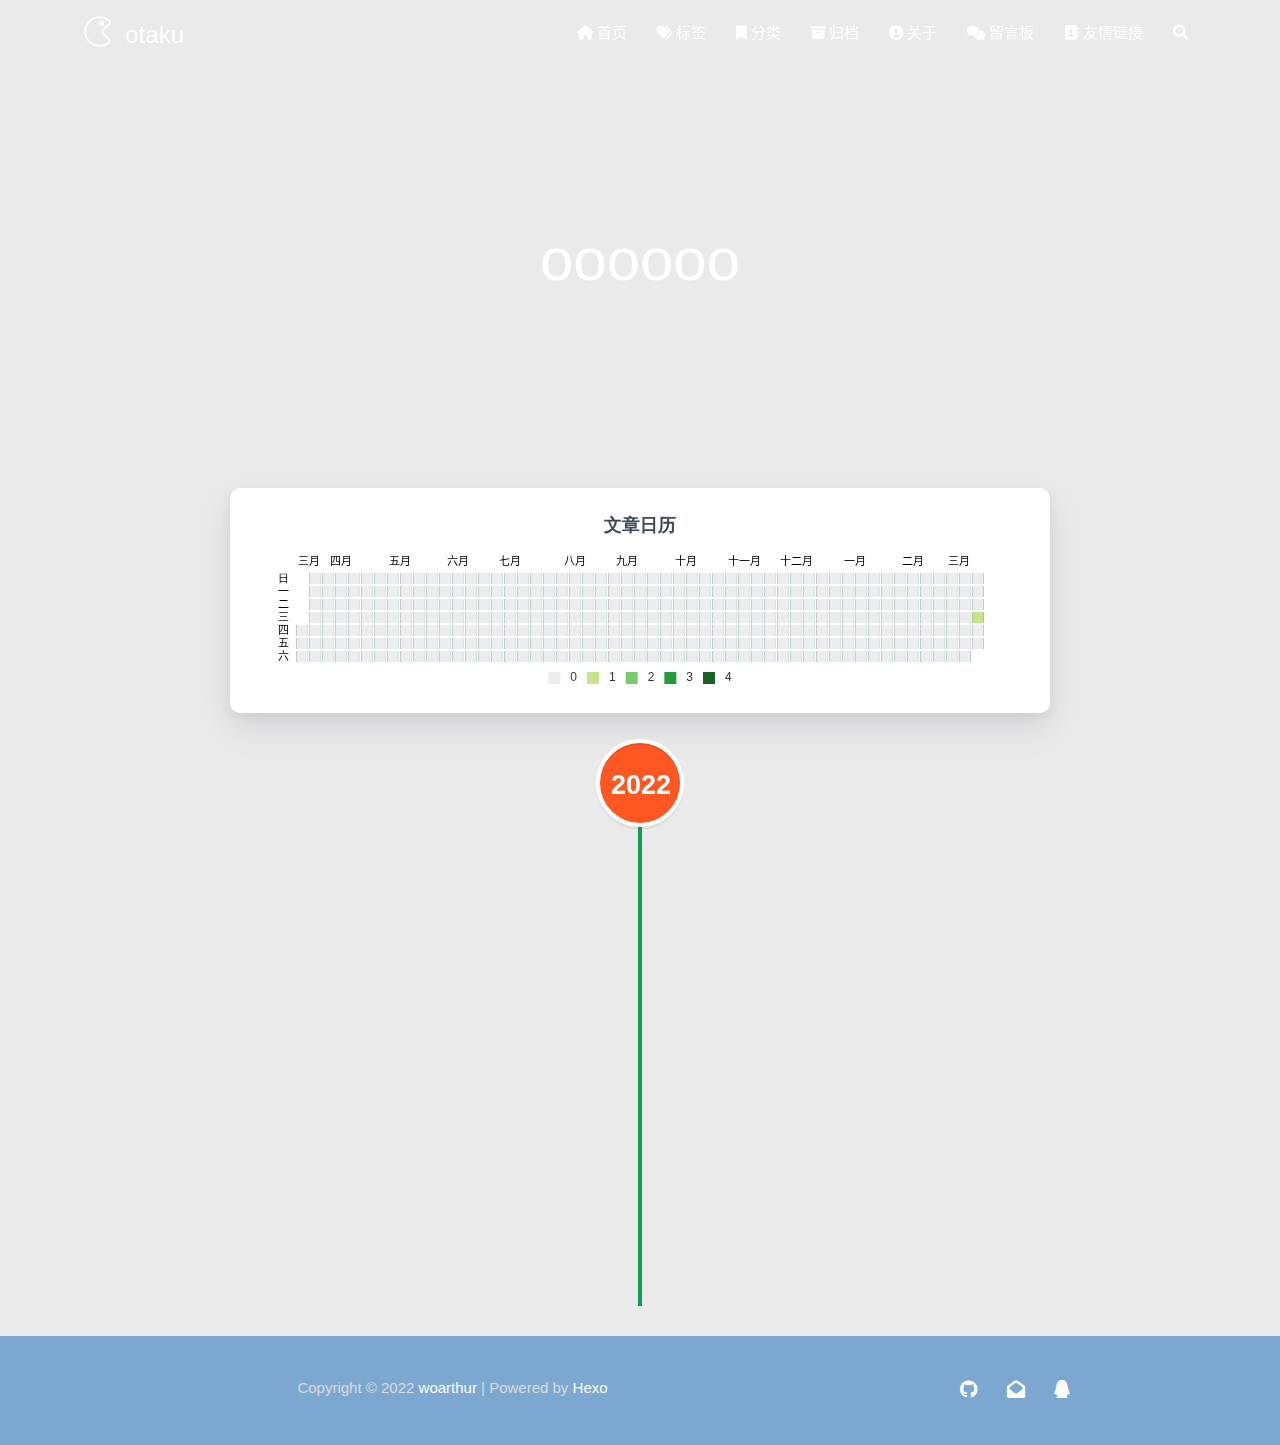
==== archives/index.html @ 7a1c5acf "Site updated: 2022-03-25 01:30:58" ====
<!DOCTYPE HTML>
<html lang="zh-CN">


<head>
    <meta charset="utf-8">
    <meta name="keywords" content="归档, otaku">
    <meta name="description" content="otaku">
    <meta http-equiv="X-UA-Compatible" content="IE=edge">
    <meta name="viewport" content="width=device-width, initial-scale=1.0, user-scalable=no">
    <meta name="renderer" content="webkit|ie-stand|ie-comp">
    <meta name="mobile-web-app-capable" content="yes">
    <meta name="format-detection" content="telephone=no">
    <meta name="apple-mobile-web-app-capable" content="yes">
    <meta name="apple-mobile-web-app-status-bar-style" content="black-translucent">
    <meta name="referrer" content="no-referrer-when-downgrade">
    <!-- Global site tag (gtag.js) - Google Analytics -->


    <title>归档 | otaku</title>
    <link rel="icon" type="image/png" href="/favicon.png">

    <link rel="stylesheet" type="text/css" href="/libs/awesome/css/all.min.css">
    <link rel="stylesheet" type="text/css" href="/libs/materialize/materialize.min.css">
    <link rel="stylesheet" type="text/css" href="/libs/aos/aos.css">
    <link rel="stylesheet" type="text/css" href="/libs/animate/animate.min.css">
    <link rel="stylesheet" type="text/css" href="/libs/lightGallery/css/lightgallery.min.css">
    <link rel="stylesheet" type="text/css" href="/css/matery.css">
    <link rel="stylesheet" type="text/css" href="/css/my.css">

    <script src="/libs/jquery/jquery-3.6.0.min.js"></script>

<meta name="generator" content="Hexo 6.1.0"></head>




<body>
    <header class="navbar-fixed">
    <nav id="headNav" class="bg-color nav-transparent">
        <div id="navContainer" class="nav-wrapper container">
            <div class="brand-logo">
                <a href="/" class="waves-effect waves-light">
                    
                    <img src="/medias/logo.png" class="logo-img" alt="LOGO">
                    
                    <span class="logo-span">otaku</span>
                </a>
            </div>
            

<a href="#" data-target="mobile-nav" class="sidenav-trigger button-collapse"><i class="fas fa-bars"></i></a>

<ul class="right nav-menu">
  
  <li class="hide-on-med-and-down nav-item">
    
    <a href="/" class="waves-effect waves-light">
      
      <i class="fas fa-home" style="zoom: 0.6;"></i>
      
      <span>首页</span>
    </a>
    
  </li>
  
  <li class="hide-on-med-and-down nav-item">
    
    <a href="/tags" class="waves-effect waves-light">
      
      <i class="fas fa-tags" style="zoom: 0.6;"></i>
      
      <span>标签</span>
    </a>
    
  </li>
  
  <li class="hide-on-med-and-down nav-item">
    
    <a href="/categories" class="waves-effect waves-light">
      
      <i class="fas fa-bookmark" style="zoom: 0.6;"></i>
      
      <span>分类</span>
    </a>
    
  </li>
  
  <li class="hide-on-med-and-down nav-item">
    
    <a href="/archives" class="waves-effect waves-light">
      
      <i class="fas fa-archive" style="zoom: 0.6;"></i>
      
      <span>归档</span>
    </a>
    
  </li>
  
  <li class="hide-on-med-and-down nav-item">
    
    <a href="/about" class="waves-effect waves-light">
      
      <i class="fas fa-user-circle" style="zoom: 0.6;"></i>
      
      <span>关于</span>
    </a>
    
  </li>
  
  <li class="hide-on-med-and-down nav-item">
    
    <a href="/contact" class="waves-effect waves-light">
      
      <i class="fas fa-comments" style="zoom: 0.6;"></i>
      
      <span>留言板</span>
    </a>
    
  </li>
  
  <li class="hide-on-med-and-down nav-item">
    
    <a href="/friends" class="waves-effect waves-light">
      
      <i class="fas fa-address-book" style="zoom: 0.6;"></i>
      
      <span>友情链接</span>
    </a>
    
  </li>
  
  <li>
    <a href="#searchModal" class="modal-trigger waves-effect waves-light">
      <i id="searchIcon" class="fas fa-search" title="搜索" style="zoom: 0.85;"></i>
    </a>
  </li>
</ul>


<div id="mobile-nav" class="side-nav sidenav">

    <div class="mobile-head bg-color">
        
        <img src="/medias/logo.png" class="logo-img circle responsive-img">
        
        <div class="logo-name">otaku</div>
        <div class="logo-desc">
            
            Never really desperate, only the lost of the soul.
            
        </div>
    </div>

    <ul class="menu-list mobile-menu-list">
        
        <li class="m-nav-item">
	  
		<a href="/" class="waves-effect waves-light">
			
			    <i class="fa-fw fas fa-home"></i>
			
			首页
		</a>
          
        </li>
        
        <li class="m-nav-item">
	  
		<a href="/tags" class="waves-effect waves-light">
			
			    <i class="fa-fw fas fa-tags"></i>
			
			标签
		</a>
          
        </li>
        
        <li class="m-nav-item">
	  
		<a href="/categories" class="waves-effect waves-light">
			
			    <i class="fa-fw fas fa-bookmark"></i>
			
			分类
		</a>
          
        </li>
        
        <li class="m-nav-item">
	  
		<a href="/archives" class="waves-effect waves-light">
			
			    <i class="fa-fw fas fa-archive"></i>
			
			归档
		</a>
          
        </li>
        
        <li class="m-nav-item">
	  
		<a href="/about" class="waves-effect waves-light">
			
			    <i class="fa-fw fas fa-user-circle"></i>
			
			关于
		</a>
          
        </li>
        
        <li class="m-nav-item">
	  
		<a href="/contact" class="waves-effect waves-light">
			
			    <i class="fa-fw fas fa-comments"></i>
			
			留言板
		</a>
          
        </li>
        
        <li class="m-nav-item">
	  
		<a href="/friends" class="waves-effect waves-light">
			
			    <i class="fa-fw fas fa-address-book"></i>
			
			友情链接
		</a>
          
        </li>
        
        
        <li><div class="divider"></div></li>
        <li>
            <a href="https://github.com/blinkfox/hexo-theme-matery" class="waves-effect waves-light" target="_blank">
                <i class="fab fa-github-square fa-fw"></i>Fork Me
            </a>
        </li>
        
    </ul>
</div>


        </div>

        
            <style>
    .nav-transparent .github-corner {
        display: none !important;
    }

    .github-corner {
        position: absolute;
        z-index: 10;
        top: 0;
        right: 0;
        border: 0;
        transform: scale(1.1);
    }

    .github-corner svg {
        color: #0f9d58;
        fill: #fff;
        height: 64px;
        width: 64px;
    }

    .github-corner:hover .octo-arm {
        animation: a 0.56s ease-in-out;
    }

    .github-corner .octo-arm {
        animation: none;
    }

    @keyframes a {
        0%,
        to {
            transform: rotate(0);
        }
        20%,
        60% {
            transform: rotate(-25deg);
        }
        40%,
        80% {
            transform: rotate(10deg);
        }
    }
</style>

<a href="https://github.com/blinkfox/hexo-theme-matery" class="github-corner tooltipped hide-on-med-and-down" target="_blank"
   data-tooltip="Fork Me" data-position="left" data-delay="50">
    <svg viewBox="0 0 250 250" aria-hidden="true">
        <path d="M0,0 L115,115 L130,115 L142,142 L250,250 L250,0 Z"></path>
        <path d="M128.3,109.0 C113.8,99.7 119.0,89.6 119.0,89.6 C122.0,82.7 120.5,78.6 120.5,78.6 C119.2,72.0 123.4,76.3 123.4,76.3 C127.3,80.9 125.5,87.3 125.5,87.3 C122.9,97.6 130.6,101.9 134.4,103.2"
              fill="currentColor" style="transform-origin: 130px 106px;" class="octo-arm"></path>
        <path d="M115.0,115.0 C114.9,115.1 118.7,116.5 119.8,115.4 L133.7,101.6 C136.9,99.2 139.9,98.4 142.2,98.6 C133.8,88.0 127.5,74.4 143.8,58.0 C148.5,53.4 154.0,51.2 159.7,51.0 C160.3,49.4 163.2,43.6 171.4,40.1 C171.4,40.1 176.1,42.5 178.8,56.2 C183.1,58.6 187.2,61.8 190.9,65.4 C194.5,69.0 197.7,73.2 200.1,77.6 C213.8,80.2 216.3,84.9 216.3,84.9 C212.7,93.1 206.9,96.0 205.4,96.6 C205.1,102.4 203.0,107.8 198.3,112.5 C181.9,128.9 168.3,122.5 157.7,114.1 C157.9,116.9 156.7,120.9 152.7,124.9 L141.0,136.5 C139.8,137.7 141.6,141.9 141.8,141.8 Z"
              fill="currentColor" class="octo-body"></path>
    </svg>
</a>
        
    </nav>

</header>

    <div class="bg-cover pd-header about-cover">
    <div class="container">
    <div class="row">
    <div class="col s10 offset-s1 m8 offset-m2 l8 offset-l2">
        <div class="brand">
            <div class="title center-align">
                
                oooooo
                
            </div>

            <div class="description center-align">
                
                <span id="subtitle"></span>
                <script src="https://cdn.jsdelivr.net/npm/typed.js@2.0.11"></script>
                <script>
                    var typed = new Typed("#subtitle", {
                        strings: [ 
                            
                                "相信的心就是你的魔法",
                            
                                "信じる心があなたの魔法",
                            
                        ],
                        startDelay: 300,
                        typeSpeed: 100,
                        loop: true,
                        backSpeed: 50,
                        showCursor: true
                    });
                </script>
                
            </div>
        </div>
    </div>
</div>


<script>
    // 每天切换 banner 图.  Switch banner image every day.
    var bannerUrl = "/medias/banner/" + new Date().getDay() + '.png';
    $('.bg-cover').css('background-image', 'url(' + bannerUrl + ')');
</script>


    </div>
</div>

<main class="content">

    
    <div class="container archive-calendar">
    <div class="card">
        <div id="post-calendar" class="card-content"></div>
    </div>
</div>

<script type="text/javascript" src="/libs/echarts/echarts.min.js"></script>
<script type="text/javascript">
    let myChart = echarts.init(document.getElementById('post-calendar'));

    

    let option = {
        title: {
            top: 0,
            text: '文章日历',
            left: 'center',
            textStyle: {
                color: '#3C4858'
            }
        },
        tooltip: {
            padding: 10,
            backgroundColor: '#555',
            borderColor: '#777',
            borderWidth: 1,
            formatter: function (obj) {
                var value = obj.value;
                return '<div style="font-size: 14px;">' + value[0] + '：' + value[1] + '</div>';
            }
        },
        visualMap: {
            show: true,
            showLabel: true,
            categories: [0, 1, 2, 3, 4],
            calculable: true,
            inRange: {
                symbol: 'rect',
                color: ['#ebedf0', '#c6e48b', '#7bc96f', '#239a3b', '#196127']
            },
            itemWidth: 12,
            itemHeight: 12,
            orient: 'horizontal',
            left: 'center',
            bottom: 0
        },
        calendar: [{
            left: 'center',
            range: ["2021-03-25", "2022-03-25"],
            cellSize: [13, 13],
            splitLine: {
                show: false
            },
            itemStyle: {
                color: '#196127',
                borderColor: '#fff',
                borderWidth: 2
            },
            yearLabel: {
                show: false
            },
            monthLabel: {
                nameMap: 'cn',
                fontSize: 11
            },
            dayLabel: {
                formatter: '{start}  1st',
                nameMap: 'cn',
                fontSize: 11
            }
        }],
        series: [{
            type: 'heatmap',
            coordinateSystem: 'calendar',
            calendarIndex: 0,
            data: [["2021-03-25", 0], ["2021-03-26", 0], ["2021-03-27", 0], ["2021-03-28", 0], ["2021-03-29", 0], ["2021-03-30", 0], ["2021-03-31", 0], ["2021-04-01", 0], ["2021-04-02", 0], ["2021-04-03", 0], ["2021-04-04", 0], ["2021-04-05", 0], ["2021-04-06", 0], ["2021-04-07", 0], ["2021-04-08", 0], ["2021-04-09", 0], ["2021-04-10", 0], ["2021-04-11", 0], ["2021-04-12", 0], ["2021-04-13", 0], ["2021-04-14", 0], ["2021-04-15", 0], ["2021-04-16", 0], ["2021-04-17", 0], ["2021-04-18", 0], ["2021-04-19", 0], ["2021-04-20", 0], ["2021-04-21", 0], ["2021-04-22", 0], ["2021-04-23", 0], ["2021-04-24", 0], ["2021-04-25", 0], ["2021-04-26", 0], ["2021-04-27", 0], ["2021-04-28", 0], ["2021-04-29", 0], ["2021-04-30", 0], ["2021-05-01", 0], ["2021-05-02", 0], ["2021-05-03", 0], ["2021-05-04", 0], ["2021-05-05", 0], ["2021-05-06", 0], ["2021-05-07", 0], ["2021-05-08", 0], ["2021-05-09", 0], ["2021-05-10", 0], ["2021-05-11", 0], ["2021-05-12", 0], ["2021-05-13", 0], ["2021-05-14", 0], ["2021-05-15", 0], ["2021-05-16", 0], ["2021-05-17", 0], ["2021-05-18", 0], ["2021-05-19", 0], ["2021-05-20", 0], ["2021-05-21", 0], ["2021-05-22", 0], ["2021-05-23", 0], ["2021-05-24", 0], ["2021-05-25", 0], ["2021-05-26", 0], ["2021-05-27", 0], ["2021-05-28", 0], ["2021-05-29", 0], ["2021-05-30", 0], ["2021-05-31", 0], ["2021-06-01", 0], ["2021-06-02", 0], ["2021-06-03", 0], ["2021-06-04", 0], ["2021-06-05", 0], ["2021-06-06", 0], ["2021-06-07", 0], ["2021-06-08", 0], ["2021-06-09", 0], ["2021-06-10", 0], ["2021-06-11", 0], ["2021-06-12", 0], ["2021-06-13", 0], ["2021-06-14", 0], ["2021-06-15", 0], ["2021-06-16", 0], ["2021-06-17", 0], ["2021-06-18", 0], ["2021-06-19", 0], ["2021-06-20", 0], ["2021-06-21", 0], ["2021-06-22", 0], ["2021-06-23", 0], ["2021-06-24", 0], ["2021-06-25", 0], ["2021-06-26", 0], ["2021-06-27", 0], ["2021-06-28", 0], ["2021-06-29", 0], ["2021-06-30", 0], ["2021-07-01", 0], ["2021-07-02", 0], ["2021-07-03", 0], ["2021-07-04", 0], ["2021-07-05", 0], ["2021-07-06", 0], ["2021-07-07", 0], ["2021-07-08", 0], ["2021-07-09", 0], ["2021-07-10", 0], ["2021-07-11", 0], ["2021-07-12", 0], ["2021-07-13", 0], ["2021-07-14", 0], ["2021-07-15", 0], ["2021-07-16", 0], ["2021-07-17", 0], ["2021-07-18", 0], ["2021-07-19", 0], ["2021-07-20", 0], ["2021-07-21", 0], ["2021-07-22", 0], ["2021-07-23", 0], ["2021-07-24", 0], ["2021-07-25", 0], ["2021-07-26", 0], ["2021-07-27", 0], ["2021-07-28", 0], ["2021-07-29", 0], ["2021-07-30", 0], ["2021-07-31", 0], ["2021-08-01", 0], ["2021-08-02", 0], ["2021-08-03", 0], ["2021-08-04", 0], ["2021-08-05", 0], ["2021-08-06", 0], ["2021-08-07", 0], ["2021-08-08", 0], ["2021-08-09", 0], ["2021-08-10", 0], ["2021-08-11", 0], ["2021-08-12", 0], ["2021-08-13", 0], ["2021-08-14", 0], ["2021-08-15", 0], ["2021-08-16", 0], ["2021-08-17", 0], ["2021-08-18", 0], ["2021-08-19", 0], ["2021-08-20", 0], ["2021-08-21", 0], ["2021-08-22", 0], ["2021-08-23", 0], ["2021-08-24", 0], ["2021-08-25", 0], ["2021-08-26", 0], ["2021-08-27", 0], ["2021-08-28", 0], ["2021-08-29", 0], ["2021-08-30", 0], ["2021-08-31", 0], ["2021-09-01", 0], ["2021-09-02", 0], ["2021-09-03", 0], ["2021-09-04", 0], ["2021-09-05", 0], ["2021-09-06", 0], ["2021-09-07", 0], ["2021-09-08", 0], ["2021-09-09", 0], ["2021-09-10", 0], ["2021-09-11", 0], ["2021-09-12", 0], ["2021-09-13", 0], ["2021-09-14", 0], ["2021-09-15", 0], ["2021-09-16", 0], ["2021-09-17", 0], ["2021-09-18", 0], ["2021-09-19", 0], ["2021-09-20", 0], ["2021-09-21", 0], ["2021-09-22", 0], ["2021-09-23", 0], ["2021-09-24", 0], ["2021-09-25", 0], ["2021-09-26", 0], ["2021-09-27", 0], ["2021-09-28", 0], ["2021-09-29", 0], ["2021-09-30", 0], ["2021-10-01", 0], ["2021-10-02", 0], ["2021-10-03", 0], ["2021-10-04", 0], ["2021-10-05", 0], ["2021-10-06", 0], ["2021-10-07", 0], ["2021-10-08", 0], ["2021-10-09", 0], ["2021-10-10", 0], ["2021-10-11", 0], ["2021-10-12", 0], ["2021-10-13", 0], ["2021-10-14", 0], ["2021-10-15", 0], ["2021-10-16", 0], ["2021-10-17", 0], ["2021-10-18", 0], ["2021-10-19", 0], ["2021-10-20", 0], ["2021-10-21", 0], ["2021-10-22", 0], ["2021-10-23", 0], ["2021-10-24", 0], ["2021-10-25", 0], ["2021-10-26", 0], ["2021-10-27", 0], ["2021-10-28", 0], ["2021-10-29", 0], ["2021-10-30", 0], ["2021-10-31", 0], ["2021-11-01", 0], ["2021-11-02", 0], ["2021-11-03", 0], ["2021-11-04", 0], ["2021-11-05", 0], ["2021-11-06", 0], ["2021-11-07", 0], ["2021-11-08", 0], ["2021-11-09", 0], ["2021-11-10", 0], ["2021-11-11", 0], ["2021-11-12", 0], ["2021-11-13", 0], ["2021-11-14", 0], ["2021-11-15", 0], ["2021-11-16", 0], ["2021-11-17", 0], ["2021-11-18", 0], ["2021-11-19", 0], ["2021-11-20", 0], ["2021-11-21", 0], ["2021-11-22", 0], ["2021-11-23", 0], ["2021-11-24", 0], ["2021-11-25", 0], ["2021-11-26", 0], ["2021-11-27", 0], ["2021-11-28", 0], ["2021-11-29", 0], ["2021-11-30", 0], ["2021-12-01", 0], ["2021-12-02", 0], ["2021-12-03", 0], ["2021-12-04", 0], ["2021-12-05", 0], ["2021-12-06", 0], ["2021-12-07", 0], ["2021-12-08", 0], ["2021-12-09", 0], ["2021-12-10", 0], ["2021-12-11", 0], ["2021-12-12", 0], ["2021-12-13", 0], ["2021-12-14", 0], ["2021-12-15", 0], ["2021-12-16", 0], ["2021-12-17", 0], ["2021-12-18", 0], ["2021-12-19", 0], ["2021-12-20", 0], ["2021-12-21", 0], ["2021-12-22", 0], ["2021-12-23", 0], ["2021-12-24", 0], ["2021-12-25", 0], ["2021-12-26", 0], ["2021-12-27", 0], ["2021-12-28", 0], ["2021-12-29", 0], ["2021-12-30", 0], ["2021-12-31", 0], ["2022-01-01", 0], ["2022-01-02", 0], ["2022-01-03", 0], ["2022-01-04", 0], ["2022-01-05", 0], ["2022-01-06", 0], ["2022-01-07", 0], ["2022-01-08", 0], ["2022-01-09", 0], ["2022-01-10", 0], ["2022-01-11", 0], ["2022-01-12", 0], ["2022-01-13", 0], ["2022-01-14", 0], ["2022-01-15", 0], ["2022-01-16", 0], ["2022-01-17", 0], ["2022-01-18", 0], ["2022-01-19", 0], ["2022-01-20", 0], ["2022-01-21", 0], ["2022-01-22", 0], ["2022-01-23", 0], ["2022-01-24", 0], ["2022-01-25", 0], ["2022-01-26", 0], ["2022-01-27", 0], ["2022-01-28", 0], ["2022-01-29", 0], ["2022-01-30", 0], ["2022-01-31", 0], ["2022-02-01", 0], ["2022-02-02", 0], ["2022-02-03", 0], ["2022-02-04", 0], ["2022-02-05", 0], ["2022-02-06", 0], ["2022-02-07", 0], ["2022-02-08", 0], ["2022-02-09", 0], ["2022-02-10", 0], ["2022-02-11", 0], ["2022-02-12", 0], ["2022-02-13", 0], ["2022-02-14", 0], ["2022-02-15", 0], ["2022-02-16", 0], ["2022-02-17", 0], ["2022-02-18", 0], ["2022-02-19", 0], ["2022-02-20", 0], ["2022-02-21", 0], ["2022-02-22", 0], ["2022-02-23", 0], ["2022-02-24", 0], ["2022-02-25", 0], ["2022-02-26", 0], ["2022-02-27", 0], ["2022-02-28", 0], ["2022-03-01", 0], ["2022-03-02", 0], ["2022-03-03", 0], ["2022-03-04", 0], ["2022-03-05", 0], ["2022-03-06", 0], ["2022-03-07", 0], ["2022-03-08", 0], ["2022-03-09", 0], ["2022-03-10", 0], ["2022-03-11", 0], ["2022-03-12", 0], ["2022-03-13", 0], ["2022-03-14", 0], ["2022-03-15", 0], ["2022-03-16", 0], ["2022-03-17", 0], ["2022-03-18", 0], ["2022-03-19", 0], ["2022-03-20", 0], ["2022-03-21", 0], ["2022-03-22", 0], ["2022-03-23", 1], ["2022-03-24", 0], ["2022-03-25", 0]]
        }]

    };

    myChart.setOption(option);
</script>

    

    

    <div id="cd-timeline" class="container">
        
        <div class="cd-timeline-block">

            
            
            
            <div class="cd-timeline-img year" data-aos="zoom-in-up">
                <a href="/archives/2022">2022</a>
            </div>
            

            
            
            
            <div class="cd-timeline-img month" data-aos="zoom-in-up">
                <a href="/archives/2022/03">03</a>
            </div>
            

            
            <div class="cd-timeline-img day" data-aos="zoom-in-up">
                <span>23</span>
            </div>
            <article class="cd-timeline-content" data-aos="fade-up">
                <div class="article col s12 m6">
                    <div class="card">
                        <a href="/2022/03/23/hello-world/">
                            <div class="card-image">
                                
                                
                                <img src="/medias/featureimages/12.png" class="responsive-img" alt="Hello World">
                                
                                <span class="card-title">Hello World</span>
                            </div>
                        </a>
                        <div class="card-content article-content">
                            <div class="summary block-with-text">
                                
                                    Welcome to Hexo! This is your very first post. Check documentation for more info. If you get any problems when using Hex
                                
                            </div>
                            <div class="publish-info">
                                <span class="publish-date">
                                    <i class="far fa-clock fa-fw icon-date"></i>2022-03-23
                                </span>
                                <span class="publish-author">
                                    
                                    <i class="fas fa-user fa-fw"></i>
                                    woarthur
                                    
                                </span>
                            </div>
                        </div>

                        
                    </div>
                </div>
            </article>
        </div>
        
    </div>

</main>




    <footer class="page-footer bg-color">
    
        <link rel="stylesheet" href="/libs/aplayer/APlayer.min.css">
<style>
    .aplayer .aplayer-lrc p {
        
        display: none;
        
        font-size: 12px;
        font-weight: 700;
        line-height: 16px !important;
    }

    .aplayer .aplayer-lrc p.aplayer-lrc-current {
        
        display: none;
        
        font-size: 15px;
        color: #42b983;
    }

    
    .aplayer.aplayer-fixed.aplayer-narrow .aplayer-body {
        left: -66px !important;
    }

    .aplayer.aplayer-fixed.aplayer-narrow .aplayer-body:hover {
        left: 0px !important;
    }

    
</style>
<div class="">
    
    <div class="row">
        <meting-js class="col l8 offset-l2 m10 offset-m1 s12"
                   server="netease"
                   type="playlist"
                   id="503838841"
                   fixed='true'
                   autoplay='false'
                   theme='#42b983'
                   loop='all'
                   order='random'
                   preload='auto'
                   volume='0.7'
                   list-folded='true'
        >
        </meting-js>
    </div>
</div>

<script src="/libs/aplayer/APlayer.min.js"></script>
<script src="/libs/aplayer/Meting.min.js"></script>

    

    <div class="container row center-align"
         style="margin-bottom: 0px !important;">
        <div class="col s12 m8 l8 copy-right">
            Copyright&nbsp;&copy;
            
                <span id="year">2022</span>
            
            <a href="/about" target="_blank">woarthur</a>
            |&nbsp;Powered by&nbsp;<a href="https://hexo.io/" target="_blank">Hexo</a>
            <br>

            
 
            <br>

            <!-- 运行天数提醒. -->
            
            <br>
            
        </div>
        <div class="col s12 m4 l4 social-link ">
    <a href="https://github.com/woarthur" class="tooltipped" target="_blank" data-tooltip="访问我的GitHub" data-position="top" data-delay="50">
        <i class="fab fa-github"></i>
    </a>



    <a href="mailto:20231106@buaa.edu.cn" class="tooltipped" target="_blank" data-tooltip="邮件联系我" data-position="top" data-delay="50">
        <i class="fas fa-envelope-open"></i>
    </a>







    <a href="tencent://AddContact/?fromId=50&fromSubId=1&subcmd=all&uin=3341540696" class="tooltipped" target="_blank" data-tooltip="QQ联系我: 3341540696" data-position="top" data-delay="50">
        <i class="fab fa-qq"></i>
    </a>







</div>
    </div>
</footer>

<div class="progress-bar"></div>


    <!-- 搜索遮罩框 -->
<div id="searchModal" class="modal">
    <div class="modal-content">
        <div class="search-header">
            <span class="title"><i class="fas fa-search"></i>&nbsp;&nbsp;搜索</span>
            <input type="search" id="searchInput" name="s" placeholder="请输入搜索的关键字"
                   class="search-input">
        </div>
        <div id="searchResult"></div>
    </div>
</div>

<script type="text/javascript">
$(function () {
    var searchFunc = function (path, search_id, content_id) {
        'use strict';
        $.ajax({
            url: path,
            dataType: "xml",
            success: function (xmlResponse) {
                // get the contents from search data
                var datas = $("entry", xmlResponse).map(function () {
                    return {
                        title: $("title", this).text(),
                        content: $("content", this).text(),
                        url: $("url", this).text()
                    };
                }).get();
                var $input = document.getElementById(search_id);
                var $resultContent = document.getElementById(content_id);
                $input.addEventListener('input', function () {
                    var str = '<ul class=\"search-result-list\">';
                    var keywords = this.value.trim().toLowerCase().split(/[\s\-]+/);
                    $resultContent.innerHTML = "";
                    if (this.value.trim().length <= 0) {
                        return;
                    }
                    // perform local searching
                    datas.forEach(function (data) {
                        var isMatch = true;
                        var data_title = data.title.trim().toLowerCase();
                        var data_content = data.content.trim().replace(/<[^>]+>/g, "").toLowerCase();
                        var data_url = data.url;
                        data_url = data_url.indexOf('/') === 0 ? data.url : '/' + data_url;
                        var index_title = -1;
                        var index_content = -1;
                        var first_occur = -1;
                        // only match artiles with not empty titles and contents
                        if (data_title !== '' && data_content !== '') {
                            keywords.forEach(function (keyword, i) {
                                index_title = data_title.indexOf(keyword);
                                index_content = data_content.indexOf(keyword);
                                if (index_title < 0 && index_content < 0) {
                                    isMatch = false;
                                } else {
                                    if (index_content < 0) {
                                        index_content = 0;
                                    }
                                    if (i === 0) {
                                        first_occur = index_content;
                                    }
                                }
                            });
                        }
                        // show search results
                        if (isMatch) {
                            str += "<li><a href='" + data_url + "' class='search-result-title'>" + data_title + "</a>";
                            var content = data.content.trim().replace(/<[^>]+>/g, "");
                            if (first_occur >= 0) {
                                // cut out 100 characters
                                var start = first_occur - 20;
                                var end = first_occur + 80;
                                if (start < 0) {
                                    start = 0;
                                }
                                if (start === 0) {
                                    end = 100;
                                }
                                if (end > content.length) {
                                    end = content.length;
                                }
                                var match_content = content.substr(start, end);
                                // highlight all keywords
                                keywords.forEach(function (keyword) {
                                    var regS = new RegExp(keyword, "gi");
                                    match_content = match_content.replace(regS, "<em class=\"search-keyword\">" + keyword + "</em>");
                                });

                                str += "<p class=\"search-result\">" + match_content + "...</p>"
                            }
                            str += "</li>";
                        }
                    });
                    str += "</ul>";
                    $resultContent.innerHTML = str;
                });
            }
        });
    };

    searchFunc('/search.xml', 'searchInput', 'searchResult');
});
</script>

    <!-- 回到顶部按钮 -->
<div id="backTop" class="top-scroll">
    <a class="btn-floating btn-large waves-effect waves-light" href="#!">
        <i class="fas fa-arrow-up"></i>
    </a>
</div>


    <script src="/libs/materialize/materialize.min.js"></script>
    <script src="/libs/masonry/masonry.pkgd.min.js"></script>
    <script src="/libs/aos/aos.js"></script>
    <script src="/libs/scrollprogress/scrollProgress.min.js"></script>
    <script src="/libs/lightGallery/js/lightgallery-all.min.js"></script>
    <script src="/js/matery.js"></script>

    

    

    <!-- 雪花特效 -->
    

    <!-- 鼠标星星特效 -->
    

     
        <script src="https://ssl.captcha.qq.com/TCaptcha.js"></script>
        <script src="/libs/others/TencentCaptcha.js"></script>
        <button id="TencentCaptcha" data-appid="xxxxxxxxxx" data-cbfn="callback" type="button" hidden></button>
    

    <!-- Baidu Analytics -->

    <!-- Baidu Push -->

<script>
    (function () {
        var bp = document.createElement('script');
        var curProtocol = window.location.protocol.split(':')[0];
        if (curProtocol === 'https') {
            bp.src = 'https://zz.bdstatic.com/linksubmit/push.js';
        } else {
            bp.src = 'http://push.zhanzhang.baidu.com/push.js';
        }
        var s = document.getElementsByTagName("script")[0];
        s.parentNode.insertBefore(bp, s);
    })();
</script>

    
    
    <script async src="/libs/others/busuanzi.pure.mini.js"></script>
    

    

    

    <!--腾讯兔小巢-->
    
    

    

    

    
    <script src="/libs/instantpage/instantpage.js" type="module"></script>
    

</body>

</html>
---- libs/lightGallery/css/lightgallery.min.css ----
@font-face{font-family:lg;src:url(../fonts/lg.ttf?22t19m) format("truetype"),url(../fonts/lg.woff?22t19m) format("woff"),url(../fonts/lg.svg?22t19m#lg) format("svg");font-weight:400;font-style:normal;font-display:block}.lg-icon{font-family:lg!important;speak:never;font-style:normal;font-weight:400;font-variant:normal;text-transform:none;line-height:1;-webkit-font-smoothing:antialiased;-moz-osx-font-smoothing:grayscale}.lg-actions .lg-next,.lg-actions .lg-prev{background-color:rgba(0,0,0,.45);border-radius:2px;color:#999;cursor:pointer;display:block;font-size:22px;margin-top:-10px;padding:8px 10px 9px;position:absolute;top:50%;z-index:1080;border:none;outline:0}.lg-actions .lg-next.disabled,.lg-actions .lg-prev.disabled{pointer-events:none;opacity:.5}.lg-actions .lg-next:hover,.lg-actions .lg-prev:hover{color:#FFF}.lg-actions .lg-next{right:20px}.lg-actions .lg-next:before{content:"\e095"}.lg-actions .lg-prev{left:20px}.lg-actions .lg-prev:after{content:"\e094"}@-webkit-keyframes lg-right-end{0%,100%{left:0}50%{left:-30px}}@-moz-keyframes lg-right-end{0%,100%{left:0}50%{left:-30px}}@-ms-keyframes lg-right-end{0%,100%{left:0}50%{left:-30px}}@keyframes lg-right-end{0%,100%{left:0}50%{left:-30px}}@-webkit-keyframes lg-left-end{0%,100%{left:0}50%{left:30px}}@-moz-keyframes lg-left-end{0%,100%{left:0}50%{left:30px}}@-ms-keyframes lg-left-end{0%,100%{left:0}50%{left:30px}}@keyframes lg-left-end{0%,100%{left:0}50%{left:30px}}.lg-outer.lg-right-end .lg-object{-webkit-animation:lg-right-end .3s;-o-animation:lg-right-end .3s;animation:lg-right-end .3s;position:relative}.lg-outer.lg-left-end .lg-object{-webkit-animation:lg-left-end .3s;-o-animation:lg-left-end .3s;animation:lg-left-end .3s;position:relative}.lg-toolbar{z-index:1082;left:0;position:absolute;top:0;width:100%;background-color:rgba(0,0,0,.45)}.lg-toolbar .lg-icon{color:#999;cursor:pointer;float:right;font-size:24px;height:47px;line-height:27px;padding:10px 0;text-align:center;width:50px;text-decoration:none!important;outline:0;background:0 0;border:none;box-shadow:none;-webkit-transition:color .2s linear;-o-transition:color .2s linear;transition:color .2s linear}.lg-toolbar .lg-icon:hover{color:#FFF}.lg-toolbar .lg-close:after{content:"\e070"}.lg-toolbar .lg-download:after{content:"\e0f2"}.lg-sub-html{background-color:rgba(0,0,0,.45);bottom:0;color:#EEE;font-size:16px;left:0;padding:10px 40px;position:fixed;right:0;text-align:center;z-index:1080}.lg-sub-html h4{margin:0;font-size:13px;font-weight:700}.lg-sub-html p{font-size:12px;margin:5px 0 0}#lg-counter{color:#999;display:inline-block;font-size:16px;padding-left:20px;padding-top:12px;vertical-align:middle}.lg-next,.lg-prev,.lg-toolbar{opacity:1;-webkit-transition:-webkit-transform .35s cubic-bezier(0,0,.25,1) 0s,opacity .35s cubic-bezier(0,0,.25,1) 0s,color .2s linear;-moz-transition:-moz-transform .35s cubic-bezier(0,0,.25,1) 0s,opacity .35s cubic-bezier(0,0,.25,1) 0s,color .2s linear;-o-transition:-o-transform .35s cubic-bezier(0,0,.25,1) 0s,opacity .35s cubic-bezier(0,0,.25,1) 0s,color .2s linear;transition:transform .35s cubic-bezier(0,0,.25,1) 0s,opacity .35s cubic-bezier(0,0,.25,1) 0s,color .2s linear}.lg-hide-items .lg-prev{opacity:0;-webkit-transform:translate3d(-10px,0,0);transform:translate3d(-10px,0,0)}.lg-hide-items .lg-next{opacity:0;-webkit-transform:translate3d(10px,0,0);transform:translate3d(10px,0,0)}.lg-hide-items .lg-toolbar{opacity:0;-webkit-transform:translate3d(0,-10px,0);transform:translate3d(0,-10px,0)}body:not(.lg-from-hash) .lg-outer.lg-start-zoom .lg-object{-webkit-transform:scale3d(.5,.5,.5);transform:scale3d(.5,.5,.5);opacity:0;-webkit-transition:-webkit-transform 250ms cubic-bezier(0,0,.25,1) 0s,opacity 250ms cubic-bezier(0,0,.25,1)!important;-moz-transition:-moz-transform 250ms cubic-bezier(0,0,.25,1) 0s,opacity 250ms cubic-bezier(0,0,.25,1)!important;-o-transition:-o-transform 250ms cubic-bezier(0,0,.25,1) 0s,opacity 250ms cubic-bezier(0,0,.25,1)!important;transition:transform 250ms cubic-bezier(0,0,.25,1) 0s,opacity 250ms cubic-bezier(0,0,.25,1)!important;-webkit-transform-origin:50% 50%;-moz-transform-origin:50% 50%;-ms-transform-origin:50% 50%;transform-origin:50% 50%}body:not(.lg-from-hash) .lg-outer.lg-start-zoom .lg-item.lg-complete .lg-object{-webkit-transform:scale3d(1,1,1);transform:scale3d(1,1,1);opacity:1}.lg-outer .lg-thumb-outer{background-color:#0D0A0A;bottom:0;position:absolute;width:100%;z-index:1080;max-height:350px;-webkit-transform:translate3d(0,100%,0);transform:translate3d(0,100%,0);-webkit-transition:-webkit-transform .25s cubic-bezier(0,0,.25,1) 0s;-moz-transition:-moz-transform .25s cubic-bezier(0,0,.25,1) 0s;-o-transition:-o-transform .25s cubic-bezier(0,0,.25,1) 0s;transition:transform .25s cubic-bezier(0,0,.25,1) 0s}.lg-outer .lg-thumb-outer.lg-grab .lg-thumb-item{cursor:-webkit-grab;cursor:-moz-grab;cursor:-o-grab;cursor:-ms-grab;cursor:grab}.lg-outer .lg-thumb-outer.lg-grabbing .lg-thumb-item{cursor:move;cursor:-webkit-grabbing;cursor:-moz-grabbing;cursor:-o-grabbing;cursor:-ms-grabbing;cursor:grabbing}.lg-outer .lg-thumb-outer.lg-dragging .lg-thumb{-webkit-transition-duration:0s!important;transition-duration:0s!important}.lg-outer.lg-thumb-open .lg-thumb-outer{-webkit-transform:translate3d(0,0,0);transform:translate3d(0,0,0)}.lg-outer .lg-thumb{padding:10px 0;height:100%;margin-bottom:-5px}.lg-outer .lg-thumb-item{cursor:pointer;float:left;overflow:hidden;height:100%;border:2px solid #FFF;border-radius:4px;margin-bottom:5px}@media (min-width:1025px){.lg-outer .lg-thumb-item{-webkit-transition:border-color .25s ease;-o-transition:border-color .25s ease;transition:border-color .25s ease}}.lg-outer .lg-thumb-item.active,.lg-outer .lg-thumb-item:hover{border-color:#a90707}.lg-outer .lg-thumb-item img{width:100%;height:100%;object-fit:cover}.lg-outer.lg-has-thumb .lg-item{padding-bottom:120px}.lg-outer.lg-can-toggle .lg-item{padding-bottom:0}.lg-outer.lg-pull-caption-up .lg-sub-html{-webkit-transition:bottom .25s ease;-o-transition:bottom .25s ease;transition:bottom .25s ease}.lg-outer.lg-pull-caption-up.lg-thumb-open .lg-sub-html{bottom:100px}.lg-outer .lg-toogle-thumb{background-color:#0D0A0A;border-radius:2px 2px 0 0;color:#999;cursor:pointer;font-size:24px;height:39px;line-height:27px;padding:5px 0;position:absolute;right:20px;text-align:center;top:-39px;width:50px;outline:0;border:none}.lg-outer .lg-toogle-thumb:after{content:"\e1ff"}.lg-outer .lg-toogle-thumb:hover{color:#FFF}.lg-outer .lg-video-cont{display:inline-block;vertical-align:middle;max-width:1140px;max-height:100%;width:100%;padding:0 5px}.lg-outer .lg-video{width:100%;height:0;padding-bottom:56.25%;overflow:hidden;position:relative}.lg-outer .lg-video .lg-object{display:inline-block;position:absolute;top:0;left:0;width:100%!important;height:100%!important}.lg-outer .lg-video .lg-video-play{width:84px;height:59px;position:absolute;left:50%;top:50%;margin-left:-42px;margin-top:-30px;z-index:1080;cursor:pointer}.lg-outer .lg-has-iframe .lg-video{-webkit-overflow-scrolling:touch;overflow:auto}.lg-outer .lg-has-vimeo .lg-video-play{background:url(../img/vimeo-play.png) no-repeat}.lg-outer .lg-has-vimeo:hover .lg-video-play{background:url(../img/vimeo-play.png) 0 -58px no-repeat}.lg-outer .lg-has-html5 .lg-video-play{background:url(../img/video-play.png) no-repeat;height:64px;margin-left:-32px;margin-top:-32px;width:64px;opacity:.8}.lg-outer .lg-has-html5:hover .lg-video-play{opacity:1}.lg-outer .lg-has-youtube .lg-video-play{background:url(../img/youtube-play.png) no-repeat}.lg-outer .lg-has-youtube:hover .lg-video-play{background:url(../img/youtube-play.png) 0 -60px no-repeat}.lg-outer .lg-video-object{width:100%!important;height:100%!important;position:absolute;top:0;left:0}.lg-outer .lg-has-video .lg-video-object{visibility:hidden}.lg-outer .lg-has-video.lg-video-playing .lg-object,.lg-outer .lg-has-video.lg-video-playing .lg-video-play{display:none}.lg-outer .lg-has-video.lg-video-playing .lg-video-object{visibility:visible}.lg-progress-bar{background-color:#333;height:5px;left:0;position:absolute;top:0;width:100%;z-index:1083;opacity:0;-webkit-transition:opacity 80ms ease 0s;-moz-transition:opacity 80ms ease 0s;-o-transition:opacity 80ms ease 0s;transition:opacity 80ms ease 0s}.lg-progress-bar .lg-progress{background-color:#a90707;height:5px;width:0}.lg-progress-bar.lg-start .lg-progress{width:100%}.lg-show-autoplay .lg-progress-bar{opacity:1}.lg-autoplay-button:after{content:"\e01d"}.lg-show-autoplay .lg-autoplay-button:after{content:"\e01a"}.lg-outer.lg-css3.lg-zoom-dragging .lg-item.lg-complete.lg-zoomable .lg-image,.lg-outer.lg-css3.lg-zoom-dragging .lg-item.lg-complete.lg-zoomable .lg-img-wrap{-webkit-transition-duration:0s;transition-duration:0s}.lg-outer.lg-use-transition-for-zoom .lg-item.lg-complete.lg-zoomable .lg-img-wrap{-webkit-transition:-webkit-transform .3s cubic-bezier(0,0,.25,1) 0s;-moz-transition:-moz-transform .3s cubic-bezier(0,0,.25,1) 0s;-o-transition:-o-transform .3s cubic-bezier(0,0,.25,1) 0s;transition:transform .3s cubic-bezier(0,0,.25,1) 0s}.lg-outer.lg-use-left-for-zoom .lg-item.lg-complete.lg-zoomable .lg-img-wrap{-webkit-transition:left .3s cubic-bezier(0,0,.25,1) 0s,top .3s cubic-bezier(0,0,.25,1) 0s;-moz-transition:left .3s cubic-bezier(0,0,.25,1) 0s,top .3s cubic-bezier(0,0,.25,1) 0s;-o-transition:left .3s cubic-bezier(0,0,.25,1) 0s,top .3s cubic-bezier(0,0,.25,1) 0s;transition:left .3s cubic-bezier(0,0,.25,1) 0s,top .3s cubic-bezier(0,0,.25,1) 0s}.lg-outer .lg-item.lg-complete.lg-zoomable .lg-img-wrap{-webkit-transform:translate3d(0,0,0);transform:translate3d(0,0,0);-webkit-backface-visibility:hidden;-moz-backface-visibility:hidden;backface-visibility:hidden}.lg-outer .lg-item.lg-complete.lg-zoomable .lg-image{-webkit-transform:scale3d(1,1,1);transform:scale3d(1,1,1);-webkit-transition:-webkit-transform .3s cubic-bezier(0,0,.25,1) 0s,opacity .15s!important;-moz-transition:-moz-transform .3s cubic-bezier(0,0,.25,1) 0s,opacity .15s!important;-o-transition:-o-transform .3s cubic-bezier(0,0,.25,1) 0s,opacity .15s!important;transition:transform .3s cubic-bezier(0,0,.25,1) 0s,opacity .15s!important;-webkit-transform-origin:0 0;-moz-transform-origin:0 0;-ms-transform-origin:0 0;transform-origin:0 0;-webkit-backface-visibility:hidden;-moz-backface-visibility:hidden;backface-visibility:hidden}#lg-zoom-in:after{content:"\e311"}#lg-actual-size{font-size:20px}#lg-actual-size:after{content:"\e033"}#lg-zoom-out{opacity:.5;pointer-events:none}#lg-zoom-out:after{content:"\e312"}.lg-zoomed #lg-zoom-out{opacity:1;pointer-events:auto}.lg-outer .lg-pager-outer{bottom:60px;left:0;position:absolute;right:0;text-align:center;z-index:1080;height:10px}.lg-outer .lg-pager-outer.lg-pager-hover .lg-pager-cont{overflow:visible}.lg-outer .lg-pager-cont{cursor:pointer;display:inline-block;overflow:hidden;position:relative;vertical-align:top;margin:0 5px}.lg-outer .lg-pager-cont:hover .lg-pager-thumb-cont{opacity:1;-webkit-transform:translate3d(0,0,0);transform:translate3d(0,0,0)}.lg-outer .lg-pager-cont.lg-pager-active .lg-pager{box-shadow:0 0 0 2px #fff inset}.lg-outer .lg-pager-thumb-cont{background-color:#fff;color:#FFF;bottom:100%;height:83px;left:0;margin-bottom:20px;margin-left:-60px;opacity:0;padding:5px;position:absolute;width:120px;border-radius:3px;-webkit-transition:opacity .15s ease 0s,-webkit-transform .15s ease 0s;-moz-transition:opacity .15s ease 0s,-moz-transform .15s ease 0s;-o-transition:opacity .15s ease 0s,-o-transform .15s ease 0s;transition:opacity .15s ease 0s,transform .15s ease 0s;-webkit-transform:translate3d(0,5px,0);transform:translate3d(0,5px,0)}.lg-outer .lg-pager-thumb-cont img{width:100%;height:100%}.lg-outer .lg-pager{background-color:rgba(255,255,255,.5);border-radius:50%;box-shadow:0 0 0 8px rgba(255,255,255,.7) inset;display:block;height:12px;-webkit-transition:box-shadow .3s ease 0s;-o-transition:box-shadow .3s ease 0s;transition:box-shadow .3s ease 0s;width:12px}.lg-outer .lg-pager:focus,.lg-outer .lg-pager:hover{box-shadow:0 0 0 8px #fff inset}.lg-outer .lg-caret{border-left:10px solid transparent;border-right:10px solid transparent;border-top:10px dashed;bottom:-10px;display:inline-block;height:0;left:50%;margin-left:-5px;position:absolute;vertical-align:middle;width:0}.lg-fullscreen:after{content:"\e20c"}.lg-fullscreen-on .lg-fullscreen:after{content:"\e20d"}.lg-outer #lg-dropdown-overlay{background-color:rgba(0,0,0,.25);bottom:0;cursor:default;left:0;position:fixed;right:0;top:0;z-index:1081;opacity:0;visibility:hidden;-webkit-transition:visibility 0s linear .18s,opacity .18s linear 0s;-o-transition:visibility 0s linear .18s,opacity .18s linear 0s;transition:visibility 0s linear .18s,opacity .18s linear 0s}.lg-outer.lg-dropdown-active #lg-dropdown-overlay,.lg-outer.lg-dropdown-active .lg-dropdown{-webkit-transition-delay:0s;transition-delay:0s;-moz-transform:translate3d(0,0,0);-o-transform:translate3d(0,0,0);-ms-transform:translate3d(0,0,0);-webkit-transform:translate3d(0,0,0);transform:translate3d(0,0,0);opacity:1;visibility:visible}.lg-outer.lg-dropdown-active #lg-share{color:#FFF}.lg-outer .lg-dropdown{background-color:#fff;border-radius:2px;font-size:14px;list-style-type:none;margin:0;padding:10px 0;position:absolute;right:0;text-align:left;top:50px;opacity:0;visibility:hidden;-moz-transform:translate3d(0,5px,0);-o-transform:translate3d(0,5px,0);-ms-transform:translate3d(0,5px,0);-webkit-transform:translate3d(0,5px,0);transform:translate3d(0,5px,0);-webkit-transition:-webkit-transform .18s linear 0s,visibility 0s linear .5s,opacity .18s linear 0s;-moz-transition:-moz-transform .18s linear 0s,visibility 0s linear .5s,opacity .18s linear 0s;-o-transition:-o-transform .18s linear 0s,visibility 0s linear .5s,opacity .18s linear 0s;transition:transform .18s linear 0s,visibility 0s linear .5s,opacity .18s linear 0s}.lg-outer .lg-dropdown:after{content:"";display:block;height:0;width:0;position:absolute;border:8px solid transparent;border-bottom-color:#FFF;right:16px;top:-16px}.lg-outer .lg-dropdown>li:last-child{margin-bottom:0}.lg-outer .lg-dropdown>li:hover .lg-icon,.lg-outer .lg-dropdown>li:hover a{color:#333}.lg-outer .lg-dropdown a{color:#333;display:block;white-space:pre;padding:4px 12px;font-family:"Open Sans","Helvetica Neue",Helvetica,Arial,sans-serif;font-size:12px}.lg-outer .lg-dropdown a:hover{background-color:rgba(0,0,0,.07)}.lg-outer .lg-dropdown .lg-dropdown-text{display:inline-block;line-height:1;margin-top:-3px;vertical-align:middle}.lg-outer .lg-dropdown .lg-icon{color:#333;display:inline-block;float:none;font-size:20px;height:auto;line-height:1;margin-right:8px;padding:0;vertical-align:middle;width:auto}.lg-outer,.lg-outer .lg,.lg-outer .lg-inner{height:100%;width:100%}.lg-outer #lg-share{position:relative}.lg-outer #lg-share:after{content:"\e80d"}.lg-outer #lg-share-facebook .lg-icon{color:#3b5998}.lg-outer #lg-share-facebook .lg-icon:after{content:"\e904"}.lg-outer #lg-share-twitter .lg-icon{color:#00aced}.lg-outer #lg-share-twitter .lg-icon:after{content:"\e907"}.lg-outer #lg-share-googleplus .lg-icon{color:#dd4b39}.lg-outer #lg-share-googleplus .lg-icon:after{content:"\e905"}.lg-outer #lg-share-pinterest .lg-icon{color:#cb2027}.lg-outer #lg-share-pinterest .lg-icon:after{content:"\e906"}.lg-outer .lg-img-rotate{position:absolute;padding:0 5px;left:0;right:0;top:0;bottom:0;-webkit-transition:-webkit-transform .3s cubic-bezier(.32,0,.67,0) 0s;-moz-transition:-moz-transform .3s cubic-bezier(.32,0,.67,0) 0s;-o-transition:-o-transform .3s cubic-bezier(.32,0,.67,0) 0s;transition:transform .3s cubic-bezier(.32,0,.67,0) 0s}.lg-rotate-left:after{content:"\e900"}.lg-rotate-right:after{content:"\e901"}.lg-icon.lg-flip-hor,.lg-icon.lg-flip-ver{font-size:26px}.lg-flip-ver:after{content:"\e903"}.lg-flip-hor:after{content:"\e902"}.lg-group:after{content:"";display:table;clear:both}.lg-outer{position:fixed;top:0;left:0;z-index:1050;text-align:left;opacity:0;outline:0;-webkit-transition:opacity .15s ease 0s;-o-transition:opacity .15s ease 0s;transition:opacity .15s ease 0s}.lg-outer *{-webkit-box-sizing:border-box;-moz-box-sizing:border-box;box-sizing:border-box}.lg-outer.lg-visible{opacity:1}.lg-outer.lg-css3 .lg-item.lg-current,.lg-outer.lg-css3 .lg-item.lg-next-slide,.lg-outer.lg-css3 .lg-item.lg-prev-slide{-webkit-transition-duration:inherit!important;transition-duration:inherit!important;-webkit-transition-timing-function:inherit!important;transition-timing-function:inherit!important}.lg-outer.lg-css3.lg-dragging .lg-item.lg-current,.lg-outer.lg-css3.lg-dragging .lg-item.lg-next-slide,.lg-outer.lg-css3.lg-dragging .lg-item.lg-prev-slide{-webkit-transition-duration:0s!important;transition-duration:0s!important;opacity:1}.lg-outer.lg-grab img.lg-object{cursor:-webkit-grab;cursor:-moz-grab;cursor:-o-grab;cursor:-ms-grab;cursor:grab}.lg-outer.lg-grabbing img.lg-object{cursor:move;cursor:-webkit-grabbing;cursor:-moz-grabbing;cursor:-o-grabbing;cursor:-ms-grabbing;cursor:grabbing}.lg-outer .lg{position:relative;overflow:hidden;margin-left:auto;margin-right:auto;max-width:100%;max-height:100%}.lg-outer .lg-inner{position:absolute;left:0;top:0;white-space:nowrap}.lg-outer .lg-item{background:url(../img/loading.gif) center center no-repeat;display:none!important}.lg-outer.lg-css .lg-current,.lg-outer.lg-css3 .lg-current,.lg-outer.lg-css3 .lg-next-slide,.lg-outer.lg-css3 .lg-prev-slide{display:inline-block!important}.lg-outer .lg-img-wrap,.lg-outer .lg-item{display:inline-block;text-align:center;position:absolute;width:100%;height:100%}.lg-outer .lg-img-wrap:before,.lg-outer .lg-item:before{content:"";display:inline-block;height:50%;width:1px;margin-right:-1px}.lg-outer .lg-img-wrap{position:absolute;padding:0 5px;left:0;right:0;top:0;bottom:0}.lg-outer .lg-item.lg-complete{background-image:none}.lg-outer .lg-item.lg-current{z-index:1060}.lg-outer .lg-image{display:inline-block;vertical-align:middle;max-width:100%;max-height:100%;width:auto!important;height:auto!important}.lg-outer.lg-show-after-load .lg-item .lg-object,.lg-outer.lg-show-after-load .lg-item .lg-video-play{opacity:0;-webkit-transition:opacity .15s ease 0s;-o-transition:opacity .15s ease 0s;transition:opacity .15s ease 0s}.lg-outer.lg-show-after-load .lg-item.lg-complete .lg-object,.lg-outer.lg-show-after-load .lg-item.lg-complete .lg-video-play{opacity:1}.lg-outer .lg-empty-html,.lg-outer.lg-hide-download #lg-download{display:none}.lg-backdrop{position:fixed;top:0;left:0;right:0;bottom:0;z-index:1040;background-color:#000;opacity:0;-webkit-transition:opacity .15s ease 0s;-o-transition:opacity .15s ease 0s;transition:opacity .15s ease 0s}.lg-backdrop.in{opacity:1}.lg-css3.lg-no-trans .lg-current,.lg-css3.lg-no-trans .lg-next-slide,.lg-css3.lg-no-trans .lg-prev-slide{-webkit-transition:none 0s ease 0s!important;-moz-transition:none 0s ease 0s!important;-o-transition:none 0s ease 0s!important;transition:none 0s ease 0s!important}.lg-css3.lg-use-css3 .lg-item,.lg-css3.lg-use-left .lg-item{-webkit-backface-visibility:hidden;-moz-backface-visibility:hidden;backface-visibility:hidden}.lg-css3.lg-fade .lg-item{opacity:0}.lg-css3.lg-fade .lg-item.lg-current{opacity:1}.lg-css3.lg-fade .lg-item.lg-current,.lg-css3.lg-fade .lg-item.lg-next-slide,.lg-css3.lg-fade .lg-item.lg-prev-slide{-webkit-transition:opacity .1s ease 0s;-moz-transition:opacity .1s ease 0s;-o-transition:opacity .1s ease 0s;transition:opacity .1s ease 0s}.lg-css3.lg-slide.lg-use-css3 .lg-item{opacity:0}.lg-css3.lg-slide.lg-use-css3 .lg-item.lg-prev-slide{-webkit-transform:translate3d(-100%,0,0);transform:translate3d(-100%,0,0)}.lg-css3.lg-slide.lg-use-css3 .lg-item.lg-next-slide{-webkit-transform:translate3d(100%,0,0);transform:translate3d(100%,0,0)}.lg-css3.lg-slide.lg-use-css3 .lg-item.lg-current{-webkit-transform:translate3d(0,0,0);transform:translate3d(0,0,0);opacity:1}.lg-css3.lg-slide.lg-use-css3 .lg-item.lg-current,.lg-css3.lg-slide.lg-use-css3 .lg-item.lg-next-slide,.lg-css3.lg-slide.lg-use-css3 .lg-item.lg-prev-slide{-webkit-transition:-webkit-transform 1s cubic-bezier(0,0,.25,1) 0s,opacity .1s ease 0s;-moz-transition:-moz-transform 1s cubic-bezier(0,0,.25,1) 0s,opacity .1s ease 0s;-o-transition:-o-transform 1s cubic-bezier(0,0,.25,1) 0s,opacity .1s ease 0s;transition:transform 1s cubic-bezier(0,0,.25,1) 0s,opacity .1s ease 0s}.lg-css3.lg-slide.lg-use-left .lg-item{opacity:0;position:absolute;left:0}.lg-css3.lg-slide.lg-use-left .lg-item.lg-prev-slide{left:-100%}.lg-css3.lg-slide.lg-use-left .lg-item.lg-next-slide{left:100%}.lg-css3.lg-slide.lg-use-left .lg-item.lg-current{left:0;opacity:1}.lg-css3.lg-slide.lg-use-left .lg-item.lg-current,.lg-css3.lg-slide.lg-use-left .lg-item.lg-next-slide,.lg-css3.lg-slide.lg-use-left .lg-item.lg-prev-slide{-webkit-transition:left 1s cubic-bezier(0,0,.25,1) 0s,opacity .1s ease 0s;-moz-transition:left 1s cubic-bezier(0,0,.25,1) 0s,opacity .1s ease 0s;-o-transition:left 1s cubic-bezier(0,0,.25,1) 0s,opacity .1s ease 0s;transition:left 1s cubic-bezier(0,0,.25,1) 0s,opacity .1s ease 0s}
---- css/matery.css ----
/*全局基础样式*/
/*小屏幕下(手机类)的样式*/
@media only screen and (max-width: 601px) {
    .container {
        width: 95%;
    }
}

/*中等屏幕下(平板类)的样式*/
@media only screen and (min-width: 600px) and (max-width: 992px) {
    .container {
        width: 90%;
    }
}

/*大屏幕下(桌面类)的样式*/
@media only screen and (min-width: 993px) {
    .container {
        width: 90%;
        max-width: 1125px;
    }

    .head-container {
        position: absolute;
        padding: 0 30px;
        width: 100%;
    }

    .post-container {
        width: 90%;
        margin: 0 auto;
        max-width: 1250px;
    }
}

body {
    background-color: #eaeaea;
    margin: 0;
    color: #34495e;
    overflow-x: hidden;
    overflow-y: auto;
}

h1 {
    margin: 48px 0 22px -5px;
    font-size: 2.0rem;
    font-weight: bold;
    line-height: 2.0rem;
}

h2 {
    margin: 42px 0 18px -5px;
    font-size: 1.8rem;
    font-weight: bold;
    line-height: 1.8rem;
}

h3 {
    margin: 38px 0 15px -4px;
    font-size: 1.6rem;
    font-weight: bold;
    line-height: 1.7rem;
}

h4 {
    margin: 32px 0 12px -4px;
    font-size: 1.45rem;
    font-weight: bold;
    line-height: 1.45rem;
}

h5 {
    margin: 28px 0 8px -4px;
    font-size: 1.2rem;
    font-weight: bold;
    line-height: 1.2rem;
}

h6 {
    margin: 22px 0 4px -4px;
    font-size: 1.1rem;
    line-height: 1.1rem;
}

p {
    font-size: 1rem;
    line-height: 1.5rem;
}

hr {
    margin: 20px 0;
    border: 0;
    border-top: 1px solid #ccc;
}

blockquote {
    border-left: 5px solid #42b983;
    padding: 1rem 0.8rem 0.2rem 0.8rem;
    color: #666;
    background-color: rgba(66, 185, 131, .1);
}

pre {
    padding: 2rem 1rem 1rem 3rem !important;
    border-radius: 0.35rem;
    tab-size: 4;
}

.code-area::after {
    content: " ";
    position: absolute;
    border-radius: 50%;
    background: #ff5f56;
    width: 12px;
    height: 12px;
    top: 0;
    left: 12px;
    margin-top: 12px;
    -webkit-box-shadow: 20px 0 #ffbd2e, 40px 0 #7ba7d1;
    box-shadow: 20px 0 #ffbd2e, 40px 0 #7ba7d1;
}

code {
    padding: 1px 5px;
    top: 13px !important;
    font-family: Inconsolata, Monaco, Consolas, 'Courier New', Courier, monospace;
    font-size: 0.91rem;
    color: #e96900;
    background-color: #f8f8f8;
    border-radius: 2px;
}

.code_copy {
    position: absolute;
    top: 0.7rem;
    right: 25px;
    z-index: 1;
    filter: invert(50%);
    cursor: pointer;
}

.codecopy_notice {
    position: absolute;
    top: 0.7rem;
    right: 6px;
    z-index: 1;
    filter: invert(50%);
    opacity: 0;
}

.code_lang {
    position: absolute;
    top: 1.2rem;
    right: 46px;
    line-height: 0;
    font-weight: bold;
    font-family: Consolas, Monaco, 'Andale Mono', 'Ubuntu Mono', monospace;
    z-index: 1;
    filter: invert(50%);
    cursor: pointer;
}

.code-expand {
    position: absolute;
    top: 4px;
    right: 0;
    filter: invert(50%);
    padding: 7px;
    z-index: 999 !important;
    cursor: pointer;
    transition: all .3s;
    transform: rotate(0deg);
}

.code-closed .code-expand {
    transform: rotate(-180deg) !important;
    transition: all .3s;
}

.code-closed pre::before {
    height: 0;
}

pre code {
    padding: 0;
    color: #e8eaf6;
    background-color: #272822;
}

/* 键盘 kbd 标签样式 */
kbd {
    margin: 0 3px;
    padding: 3px 5px;
    border-radius: 3px;
    border: 1px solid #b4b4b4;
    box-shadow: 0 1px 3px rgba(0, 0, 0, 0.25), 0 2px 1px 0 rgba(255, 255, 255, 0.6) inset;
    font-family: Consolas, Monaco, 'Andale Mono', 'Ubuntu Mono', monospace;
    font-size: 0.9rem;
    font-weight: 600;
    background-color: #f8f8f8;
    color: #34495e;
    line-height: 1.8rem;
    white-space: nowrap;
}

b,
strong {
    font-weight: bold;
}

dfn {
    font-style: italic;
}

small {
    font-size: 85%;
}

cite {
    font-style: normal;
}

mark {
    background-color: #fcf8e3;
    padding: .2em;
}

.card {
    border-radius: 10px;
    box-shadow: 0 15px 35px rgba(50, 50, 93, .1), 0 5px 15px rgba(0, 0, 0, .07) !important;
}

.card .card-image img {
    border-radius: 8px 8px 0 0;
    /* 修改文章列表图片填充样式为 cover 以覆盖整个区域而不会被缩放 */
    object-fit: cover;
}

.container .row {
    margin-bottom: 0;
}

.bg-color {
    background-image: linear-gradient(to right, #7ba7d1 0%, #7ba7d1 100%);
}

.text-color {
    color: #0f9d58 !important;
}

.white-color {
    color: #fff;
}

.progress-bar {
    height: 4px;
    position: fixed;
    bottom: 0;
    z-index: 300;
    background: linear-gradient(to right, #7ba7d1 0%, #7ba7d1 100%);
    opacity: 0.8;
}

.sidenav-overlay {
    z-index: 500;
}

.pd-header {
    margin-top: -64px;
}

header .side-nav {
    width: 240px;
    z-index: 999;
    box-shadow: 0 2px 5px 0 rgba(0, 0, 0, 0.16), 0 7px 10px 0 rgba(0, 0, 0, 0.12);
}

nav {
    box-shadow: 0 2px 5px 0 rgba(0, 0, 0, 0.16), 0 7px 10px 0 rgba(0, 0, 0, 0.12);
}

header .nav-transparent {
    background-color: transparent !important;
    background-image: none;
    box-shadow: none;
}

header nav .brand-span {
    font-size: 1.45rem;
}

header .brand-logo .logo-img {
    height: 45px;
    vertical-align: middle;
    padding-bottom: 6px;
}

header .brand-logo .logo-span {
    font-size: 1.6rem;
}

/*修改顶部 logo 的文字垂直对齐为 top，避免默认 middle 看起来偏下*/
header .brand-logo .waves-effect {
    vertical-align: top;
}

header .button-collapse i {
    font-size: 1.5rem;
}

header .side-nav .mobile-head {
    padding: 0 15px;
}

header .side-nav .mobile-head img {
    margin-top: 30px;
    width: 75px;
    height: 75px;
}

header .side-nav .mobile-head .logo-name {
    margin-top: -30px;
    padding-left: 10px;
    font-size: 1.5rem;
}

header .side-nav .mobile-head .logo-desc {
    margin-top: -10px;
    padding-left: 10px;
    padding-bottom: 10px;
    font-size: 0.8rem;
    line-height: 1.3rem;
    color: #e3e3e3;
}

header .side-nav .menu-list li {
    padding: 0;
    margin-left: -15px;
}

header .side-nav .menu-list a {
    height: 50px;
    line-height: 50px;
    color: #34495e !important;
}

.mobile-menu-list a i {
    margin-left: 8px !important;
    font-size: 1.16rem;
    color: #34495e !important;
}

header .side-nav .fa-fw {
    width: 3.3rem;
    text-align: left;
}

header .side-nav .social-link {
    position: absolute;
    bottom: 45px;
    padding-left: 15px;
}

.social-link a {
    font-size: 1.2rem;
    display: inline;
    padding: 0 12px;
}

.cover-btns {
    position: relative;
    top: 10vh;
    text-align: center;
}

.cover-btns a {
    margin: 10px 15px;
    padding: 0 35px;
    height: 45px;
    line-height: 45px;
    font-size: 1rem;
    color: #fff;
    border: 1px solid #fff;
    background-color: transparent;
    border-radius: 30px;
    box-shadow: none;
}

.cover-btns a:hover {
    border: 1px solid #f44336;
    background-color: #f44336;
    box-shadow: 0 14px 26px -12px rgba(233, 30, 99, 0.42),
    0 4px 23px 0 rgba(0, 0, 0, 0.12),
    0 8px 10px -5px rgba(233, 30, 99, 0.2);
}

.cover-btns a i {
    font-size: 1.1rem;
    padding-right: 5px;
}

.scroll-down {
    background: #333;
    margin: 100px auto;
    -webkit-animation: scroll-down 1.5s infinite;
    -moz-animation: scroll-down 1.5s infinite;
    -o-animation: scroll-down 1.5s infinite;
    animation: scroll-down 1.5s infinite;
}

@-moz-keyframes scroll-down {
    0% {
        opacity: 0.4;
        -ms-filter: "progid:DXImageTransform.Microsoft.Alpha(Opacity=40)";
        filter: alpha(opacity=40);
        top: 0;
    }

    50% {
        opacity: 1;
        -ms-filter: none;
        filter: none;
        top: -16px;
    }

    100% {
        opacity: 0.4;
        -ms-filter: "progid:DXImageTransform.Microsoft.Alpha(Opacity=40)";
        filter: alpha(opacity=40);
        top: 0;
    }
}

@-webkit-keyframes scroll-down {
    0% {
        opacity: 0.4;
        -ms-filter: "progid:DXImageTransform.Microsoft.Alpha(Opacity=40)";
        filter: alpha(opacity=40);
        top: 0;
    }

    50% {
        opacity: 1;
        -ms-filter: none;
        filter: none;
        top: -16px;
    }

    100% {
        opacity: 0.4;
        -ms-filter: "progid:DXImageTransform.Microsoft.Alpha(Opacity=40)";
        filter: alpha(opacity=40);
        top: 0;
    }
}

@-o-keyframes scroll-down {
    0% {
        opacity: 0.4;
        -ms-filter: "progid:DXImageTransform.Microsoft.Alpha(Opacity=40)";
        filter: alpha(opacity=40);
        top: 0;
    }

    50% {
        opacity: 1;
        -ms-filter: none;
        filter: none;
        top: -16px;
    }

    100% {
        opacity: 0.4;
        -ms-filter: "progid:DXImageTransform.Microsoft.Alpha(Opacity=40)";
        filter: alpha(opacity=40);
        top: 0;
    }
}

@keyframes scroll-down {
    0% {
        opacity: 0.4;
        -ms-filter: "progid:DXImageTransform.Microsoft.Alpha(Opacity=40)";
        filter: alpha(opacity=40);
        top: 0;
    }

    50% {
        opacity: 1;
        -ms-filter: none;
        filter: none;
        top: -16px;
    }

    100% {
        opacity: 0.4;
        -ms-filter: "progid:DXImageTransform.Microsoft.Alpha(Opacity=40)";
        filter: alpha(opacity=40);
        top: 0;
    }
}

.cover-social-link {
    position: relative;
    top: 23vh;
    width: 100%;
    text-align: center;
}

.cover-social-link a {
    padding: 0 15px;
    font-size: 1.35rem;
    color: #fff;
}

header .go-back {
    float: left;
    position: relative;
    padding-left: 5px;
    padding-right: 5px;
    z-index: 1;
    height: 56px;
}

header .go-back i {
    font-size: 1.6rem;
    font-weight: 200;
    line-height: 56px;
}

/* 背景图效果. */
.bg-cover {
    position: relative;
    display: flex;
    align-items: center;
    height: 60vh;
    padding: 0;
    border: 0;
    overflow: hidden;
    background-position: center center;
    background-size: cover;
    transform: translate3d(0px, 0px, 0px);
}

.index-cover {
    height: 100vh;
}

.post-cover {
    height: 40vh !important;
}

.bg-cover:after {
    -webkit-animation: rainbow 60s infinite;
    animation: rainbow 60s infinite;
}

.bg-cover:before,
.bg-cover:after {
    position: absolute;
    z-index: 1;
    width: 100%;
    height: 100%;
    display: block;
    left: 0;
    top: 0;
    content: "";
}

.bg-cover .container {
    position: relative;
    color: #fff;
    z-index: 2;
}

.bg-cover .title {
    font-size: 4rem;
    line-height: 1.2em;
    margin-bottom: 20px;
    position: relative;
}

.bg-cover .description {
    font-weight: 300;
    font-size: 1.25rem;
    line-height: 1.4em;
    color: #eee;
}

.bg-cover .post-title {
    margin: 0 auto;
    font-size: 2.5rem;
    font-weight: 400;
}

@-webkit-keyframes rainbow {

    0%,
    100% {
        background: rgba(0, 104, 139, 0.3);
    }

    16% {
        background: rgba(0, 104, 139, 0.3);
    }

    32% {
        background: rgba(0, 104, 139, 0.3);
    }

    48% {
        background: rgba(0, 104, 139, 0.3);
    }

    64% {
        background: rgba(0, 104, 139, 0.3);
    }

    80% {
        background: rgba(0, 104, 139, 0.3);
    }
}

@keyframes rainbow {

    0%,
    100% {
        background: rgba(0, 104, 139, 0.45);
    }

    16% {
        background: rgba(0, 104, 139, 0.45);
    }

    32% {
        background: rgba(0, 104, 139, 0.45);
    }

    48% {
        background: rgba(0, 104, 139, 0.45);
    }

    64% {
        background: rgba(0, 104, 139, 0.45);
    }

    80% {
        background: rgba(0, 104, 139, 0.45);
    }
}

.index-card {
    margin-top: -10px;
    padding-top: 20px;
}

.carousel-post .title {
    font-size: 2.6rem;
}

.dream {
    margin-top: 20px;
    margin-bottom: 40px;
}

.dream .title,
.music-player .title,
.video-player .title {
    margin-bottom: 20px;
    font-size: 2rem;
    font-weight: 700;
}

.dream .text {
    opacity: .6;
    font-size: 1.1rem;
}

.music-player,
.video-player {
    margin-top: 10px;
    margin-bottom: 50px;
}

.music,
.dplayer-video {
    box-shadow: 0 5px 20px 0 rgba(0, 0, 0, .2), 0 10px 20px -12px rgba(0, 0, 0, .5) !important;
}

#recommend-sections {
    margin-top: -30px;
    padding-top: 30px;
}

.index-card .card .card-content {
    padding: 20px 40px;
}

@media only screen and (min-width: 1418px) {
    .recommend {
        margin-top: 20px;
        padding: 0 0.75rem;
    }
}

@media only screen and (max-width: 601px) {
    .index-card .card .card-content {
        padding: 10px 10px;
    }
}

/*中等屏幕下(平板类)的样式*/
@media only screen and (min-width: 600px) and (max-width: 992px) {
    .index-card .card .card-content {
        padding: 20px 20px;
    }
}

.recommend .row .col {
    padding: 0 1.25rem;
}

.recommend .title {
    margin-top: 25px;
    margin-bottom: 25px;
    text-align: center;
    font-size: 1.8rem;
    font-weight: 700;
    line-height: 1.8rem;
}

.recommend .post-card:before {
    position: absolute;
    z-index: 0;
    width: 100%;
    height: 100%;
    display: block;
    left: 0;
    top: 0;
    content: "";
    background-color: rgba(0, 0, 0, .3);
    border-radius: 10px;
}

.recommend .post-card {
    position: relative;
    width: 100%;
    height: 300px;
    max-height: 300px;
    margin-bottom: 15px;
    margin-top: 15px;
    text-align: center;
    border: 0;
    border-radius: 10px;
    color: rgba(0, 0, 0, .87);
    background: #fff 50%;
    background-size: cover;
    box-shadow: 0 15px 35px rgba(50, 50, 93, .1), 0 5px 15px rgba(0, 0, 0, .07);
}

.recommend .post-card .post-body {
    position: relative;
    margin: 0 auto;
    padding: 1.8rem 1.25rem;
    z-index: 2;
}

.recommend .post-card .post-categories {
    margin: 10px auto;
}

.recommend .post-card .post-categories .category {
    padding: 0 8px;
    color: hsla(0, 0%, 100%, .7) !important;
    font-size: .75rem;
    font-weight: 500;
}

.recommend .post-card a {
    color: #fff;
}

.recommend .post-card .post-title {
    height: 48px;
    margin-top: 10px;
    margin-bottom: 5px;
}

.recommend .post-card .post-description {
    margin: 20px auto;
    max-width: 500px;
    height: 65px;
    max-height: 65px;
    font-size: 14px;
    color: hsla(0, 0%, 100%, .78) !important;
}

.recommend .post-card .read-more {
    height: 40px;
    margin: .6rem 1px;
    font-size: 0.9rem;
    font-weight: 400;
    line-height: 40px;
    color: #fff;
    border-radius: 30px;
    box-shadow: 0 2px 2px 0 rgba(244, 67, 54, .14), 0 3px 1px -2px rgba(244, 67, 54, .2), 0 1px 5px 0 rgba(244, 67, 54, .12);
}

.recommend .post-card .read-more .icon {
    font-size: 1.05rem;
    padding-right: 10px;
}

.archive-calendar {
    margin-top: -60px;
    max-width: 820px;
}

#post-calendar {
    width: 100%;
    height: 225px;
}

.settings-content {
    margin-top: -10px;
}

/*文章列表卡片各样式*/
#articles {
    margin-top: 10px;
    margin-bottom: 10px;
}

article a {
    margin-right: 0 !important;
    color: #525f7f;
    text-transform: none !important;
}

article a:hover {
    font-weight: bold;
    color: #42b983;
    text-decoration: underline;
}

.articles .row {
    margin-left: 0;
    margin-right: 0;
}

article .card {
    border-radius: 8px;
    overflow: hidden;
}

article .card-image {
    background-color: #222;
    border-radius: 8px;
}

article .card-image img {
    height: 220px;
    border-radius: 0.3rem;
    opacity: .7;
}

article .tag-image img {
    height: 220px;
}

article .card .card-content {
    padding: 15px 15px 12px 18px;
}

article .article-content .summary {
    padding-bottom: 2px;
    padding-left: 0;
    margin-bottom: 6px;
    word-break: break-all;
}

article .article-content .publish-author {
    float: right;
}

.publish-date .icon-date {
    padding-right: 5px;
}

.publish-author .icon-category {
    padding-left: 10px;
}

.article-content .publish-author .post-category {
    padding-left: 5px;
}

article .card .card-action {
    padding: 10px 15px 10px 18px;
    border-radius: 0 0 8px 8px !important;
}

article .article-tags .chip {
    margin: 2px;
    font-size: 0.8rem;
    font-weight: 400;
    height: 22px;
    line-height: 22px;
    color: #fff;
    border-radius: 10px;
}

.prev-next {
    margin-left: -0.75rem;
}

.prev-next .article-badge {
    min-width: 3rem;
    margin-top: 7px;
    padding: 3px 10px 3px 8px;
    text-align: center;
    font-size: 1rem;
    line-height: inherit;
    position: absolute;
    box-sizing: border-box;
    z-index: 200;
    background-color: #fff;
    font-weight: 500;
}

.prev-next .left-badge {
    border-radius: 8px 0 8px 0;
}

.prev-next .right-badge {
    border-radius: 0 8px 0 8px;
    right: 10px;
}

.paging {
    margin-bottom: 15px;
}

.paging .row {
    margin-left: 0;
    margin-right: 0;
}

.paging .page-info {
    font-size: 1.4rem;
    color: #888;
    padding-top: 1rem;
}

.paging i {
    font-size: 2.5rem;
}

.paging .disabled {
    background-color: #ccc !important;
}

.paging .disabled i {
    color: #999 !important;
}

/*文章详情样式*/
#artDetail {
    margin-top: -60px;
}

/* 修改小屏幕下文章详情table样式. */
@media only screen and (max-width: 550px) {
    #articleContent table {
        table-layout: fixed;
    }
}

@media only screen and (min-width: 1418px) {
    #artDetail {
        margin-top: -60px;
        padding: 0 0.75rem;
    }
}

#artDetail .card {
    box-shadow: 0 10px 35px 2px rgba(0, 0, 0, .15),
    0 5px 15px rgba(0, 0, 0, .07),
    0 2px 5px -5px rgba(0, 0, 0, .1) !important;
}

#artDetail .tag-cate {
    padding-bottom: 15px;
}

#artDetail a {
    margin-right: 0 !important;
    text-transform: none !important;
}

#artDetail .article-info {
    padding: 20px 30px 1px 40px;
    margin-bottom: -5px;
}

#artDetail .article-tag .chip {
    font-size: 1rem;
    font-weight: 400;
    height: 25px;
    line-height: 24px;
    color: #fff;
    border-radius: 15px;
    margin-right: 5px;
    margin-bottom: 2px;
}

#artDetail .tag_share .article-tag .chip {
    font-size: 1rem;
    font-weight: 400;
    height: 25px;
    line-height: 23px;
    border-radius: 15px;
    margin-right: 5px;
    margin-bottom: 2px;
    color: #42b983;
    background: #fff;
    border: 1px solid;
    transition: all 0.6s ease-in-out;
}

#artDetail .tag_share .article-tag .chip:hover {
    color: #fff;
    background: #42b983;
}

#artDetail .post-cate {
    float: right;
    color: #42b983;
}

#artDetail .post-cate a {
    padding-right: 5px;
    color: #42b983;
    font-weight: 500;
}

#artDetail .post-cate a:hover {
    text-decoration: underline;
}

#artDetail .post-info {
    color: #525f7f;
}

#artDetail .post-info .post-category {
    padding-right: 4px;
    color: #525f7f;
}

#artDetail .post-info .post-category:hover {
    font-weight: bold;
    color: #42b983;
    text-decoration: underline;
}

#artDetail .post-info .post-date {
    color: #525f7f;
}

#artDetail .post-info .post-word-count {
    margin-left: 15px;
}

#artDetail .post-info .post-read {
    margin-left: 15px;
    color: #525f7f;
}

#artDetail .article-card-content {
    padding: 0 15px 20px 18px;
}

@media only screen and (max-width: 601px) {
    #artDetail .article-info {
        padding: 15px 15px 1px 15px;
        margin-bottom: -5px;
    }
}

@media only screen and (min-width: 600px) and (max-width: 992px) {
    #artDetail .article-card-content {
        padding: 0 30px 20px 32px;
    }

    #artDetail .article-info {
        padding: 15px 20px 0 28px;
        margin-bottom: -5px;
    }
}

@media only screen and (min-width: 993px) {
    #artDetail .article-card-content {
        padding: 0 50px 20px 50px;
    }
}

#artDetail .reprint {
    margin: 15px 0 0.4rem;
    padding: 0.5rem 0.8rem;
    border: 1px solid #eee;
    line-height: 2;
    transition: box-shadow 0.3s ease-in-out
}

#artDetail .reprint-info {
    word-break: break-word;
}

#artDetail .reprint:hover {
    box-shadow: 0 0 10px 0 rgba(232, 237, 250, .6), 0 4px 8px 0 rgba(232, 237, 250, .5)
}

#artDetail .reprint a {
    font-size: 1.05rem;
    color: #42b983;
    font-weight: 500;
}

#articleContent p {
    margin: 2px 2px 10px;
    font-size: 1.05rem;
    line-height: 1.85rem;
}

#articleContent blockquote p {
    text-indent: 0.2rem;
}

#articleContent a {
    padding: 0 2px;
    color: #42b983;
    font-weight: 500;
    text-decoration: underline;
    word-wrap: break-word;
}

#articleContent .img-item {
    text-align: center;
}

#articleContent img {
    max-width: 100%;
    height: auto;
    cursor: pointer;
}

#articleContent video {
    display: block;
    margin: 30px auto;
    box-shadow: 0 5px 35px 0 rgba(0, 0, 0, .2), 0 10px 35px -11px rgba(0, 0, 0, .6);
    cursor: pointer;
}

#articleContent ol,
#articleContent ul {
    display: block;
    padding-left: 2em !important;
    word-spacing: 0.05rem;
}

#articleContent ul li,
#articleContent ol li {
    display: list-item;
    line-height: 1.8rem;
    font-size: 1rem;
}

#articleContent ul li {
    list-style-type: disc;
}

#articleContent ul ul li {
    list-style-type: circle;
}

#articleContent table {
    width: 100%;
    display: block;
    border-collapse: collapse;
    border-spacing: 0;
    overflow: auto;
}

/**
#articleContent table,
th,
td {
    padding: 12px 13px;
    border: 1px solid #dfe2e5;
}
**/

table tr:nth-child(2n),
thead {
    background-color: #fafafa;
}

#articleContent table th {
    background-color: #f2f2f2;
    min-width: 80px;
    border: 1px solid #dfe2e5;
    padding: 6px 6px;
}

#articleContent table td {
    min-width: 80px;
    border: 1px solid #dfe2e5;
    padding: 6px 6px;
}

#articleContent [type="checkbox"]:not(:checked),
[type="checkbox"]:checked {
    position: inherit;
    margin-left: -1.3rem;
    margin-right: 0.4rem;
    margin-top: -1px;
    vertical-align: middle;
    left: unset;
    visibility: visible;
}

@media only screen and (min-width: 600px) {
    #article-share .social-share a {
        margin-left: 15px !important;
    }
}

.chip-container {
    margin-top: -60px;
}

.chip-container .tag-title {
    margin-bottom: 10px;
    color: #3C4858;
    font-size: 1.75rem;
    font-weight: 400;
}

.chip-container .tag-chips {
    margin: 1rem auto 0.5rem;
    max-width: 850px;
    text-align: center;
}

.chip-container .tags-posts {
    margin-top: 20px;
}

.chip-container .chip-default {
    color: #34495e;
}

.chip-container .chip-active {
    color: #FFF !important;
    background: linear-gradient(to bottom right, #FF5E3A 0%, #FF2A68 100%) !important;
    box-shadow: 2px 5px 10px #aaa !important;
}

.chip-container .chip {
    margin: 10px 10px;
    padding: 19px 14px;
    display: inline-flex;
    line-height: 0;
    font-size: 1rem;
    font-weight: 500;
    border-radius: 5px;
    cursor: pointer;
    box-shadow: 0 3px 5px rgba(0, 0, 0, .12);
    z-index: 0;
}

.chip-container .chip:hover {
    color: #fff;
    background: linear-gradient(to right, #7495c9 0%, #34579f 100%) !important;
}

.chip .tag-length {
    margin-left: 5px;
    margin-right: -2px;
    font-size: 0.5rem;
}

.chip-default .tag-length {
    color: #e91e63;
    margin-top: 1px;
}

.chip-active .tag-length {
    color: #fff;
}

/* archive page. */
#cd-timeline .year {
    position: relative;
    width: 80px;
    height: 80px;
    margin: 10px 0 50px -20px;
    padding: 21px 10px;
    background-color: #ff5722;
    color: #fff;
    font-size: 1.8rem;
    font-weight: 600;
}

#cd-timeline .year a {
    color: #fff;
}

#cd-timeline .month {
    position: relative;
    width: 60px;
    height: 60px;
    margin: 10px 0 30px -10px;
    padding: 14px 16px;
    background-color: #ef6c00;
    color: #fff;
    font-size: 1.7rem;
    font-weight: 600;
}

#cd-timeline .month a {
    color: #fff;
}

#cd-timeline .day {
    position: relative;
    padding: 8px 10px;
    background-color: #ffa726;
    color: #fff;
    font-size: 1.2rem;
    font-weight: 500;
}

#cd-timeline {
    /*width: 90%;*/
    max-width: 820px;
    position: relative;
    margin-top: 2rem;
    margin-bottom: 2rem;
}

#cd-timeline::before {
    /* this is the vertical line */
    content: '';
    position: absolute;
    top: 0;
    left: 18px;
    height: 100%;
    width: 4px;
    background: #0f9d58;
}

@media only screen and (min-width: 900px) {
    #cd-timeline {
        margin-top: 2rem;
        margin-bottom: 2rem;
    }

    #cd-timeline::before {
        left: 50%;
        margin-left: -2px;
    }

    #cd-timeline .year {
        margin: 10px 0 50px -40px;
        padding: 22px 11px;
    }

    #cd-timeline .month {
        margin: 10px 0 30px -30px;
        padding: 14px 16px;
    }
}

.cd-timeline-block {
    position: relative;
    margin: 1em 0;
}

.cd-timeline-block::after {
    clear: both;
    content: "";
    display: table;
}

.cd-timeline-block:first-child {
    margin-top: 0;
}

.cd-timeline-block:last-child {
    margin-bottom: 0;
}

@media only screen and (min-width: 870px) {
    .cd-timeline-block {
        margin: 1em 0;
    }

    .cd-timeline-block:first-child {
        margin-top: 0;
    }

    .cd-timeline-block:last-child {
        margin-bottom: 0;
    }
}

.cd-timeline-img {
    position: absolute;
    top: 0;
    left: 0;
    width: 40px;
    height: 40px;
    border-radius: 50%;
    box-shadow: 0 0 0 4px #ffffff, inset 0 2px 0 rgba(0, 0, 0, 0.08), 0 3px 0 4px rgba(0, 0, 0, 0.05);
}

@media only screen and (min-width: 900px) {
    .cd-timeline-img {
        width: 40px;
        height: 40px;
        left: 50%;
        margin-left: -20px;
        /* Force Hardware Acceleration in WebKit */
        -webkit-transform: translateZ(0);
        -webkit-backface-visibility: hidden;
    }

    .cssanimations .cd-timeline-img.is-hidden {
        visibility: hidden;
    }

    .cssanimations .cd-timeline-img.bounce-in {
        visibility: visible;
        -webkit-animation: cd-bounce-1 0.6s;
        -moz-animation: cd-bounce-1 0.6s;
        animation: cd-bounce-1 0.6s;
    }
}

.cd-timeline-content {
    position: relative;
    margin-top: -40px;
    margin-left: 60px;
    padding: 0;
    border-radius: 5px;
    background: #ffffff;
    box-shadow: 0 15px 35px rgba(50, 50, 93, .1), 0 5px 15px rgba(0, 0, 0, .07) !important;
}

.cd-timeline-content::after {
    clear: both;
    content: "";
    display: table;
}

.cd-timeline-content .card {
    margin: 0;
}

.cd-timeline-content::before {
    content: '';
    position: absolute;
    top: 18px !important;
    right: 100%;
    height: 0;
    width: 14px;
    margin-left: 2px;
    margin-right: 2px;
    border: 1px dashed #ffa726;
}

@media only screen and (min-width: 768px) {
    .cd-timeline-content h2 {
        font-size: 1.25rem;
    }

    .cd-timeline-content p {
        font-size: 1rem;
    }

    .cd-timeline-content .cd-read-more,
    .cd-timeline-content .cd-date {
        font-size: 0.875rem;
    }
}

@media only screen and (min-width: 900px) {
    .cd-timeline-content {
        margin-left: 0;
        padding: 0;
        width: 45%;

    }

    .cd-timeline-content::before {
        top: 24px;
        left: 100%;
    }

    .cd-timeline-content .cd-read-more {
        float: left;
    }

    .cd-timeline-block:nth-child(even) .cd-timeline-content {
        float: right;
    }

    .cd-timeline-block:nth-child(even) .cd-timeline-content::before {
        top: 24px;
        left: auto;
        right: 100%;
        border-color: #ffa726;
    }

    .cd-timeline-block:nth-child(even) .cd-timeline-content .cd-read-more {
        float: right;
    }

    .cssanimations .cd-timeline-content.is-hidden {
        visibility: hidden;
    }

    .cssanimations .cd-timeline-content.bounce-in {
        visibility: visible;
        -webkit-animation: cd-bounce-2 0.6s;
        -moz-animation: cd-bounce-2 0.6s;
        animation: cd-bounce-2 0.6s;
    }
}

/* about page styles. */

.about-container {
    width: 90%;
    max-width: 1225px;
    margin-top: -60px;
}

@media only screen and (max-width: 601px) {
    .about-container {
        width: 95%;
    }
}

.post-statis {
    text-align: center;
}

.post-statis .statis {
    display: inline-block;
    padding: 0.3rem 0.8rem;
    text-align: center;
    letter-spacing: .03rem;
}

.post-statis .statis .count {
    display: block;
    font-size: 1.3rem;
    font-weight: bold;
    text-decoration: underline;
}

.post-statis .statis .count a {
    color: #42b983;
}

.post-statis .statis .name {
    font-size: 0.9rem;
    color: #777;
}

#aboutme .social-link {
    margin: 0.5rem 0;
    text-align: center;
}

#aboutme .social-link a {
    display: inline-block;
    width: 2.3rem;
    height: 2.3rem;
    line-height: 2.2rem;
    margin: 0 0.5rem;
    padding: 0;
    color: #fff;
    border: 1px solid #0f9d58;
    background: radial-gradient(#4cbf30, #0f9d58);
    font-size: 0.9rem;
    border-radius: 50%;
    box-shadow: 0 4px 6px rgba(50, 50, 93, .21), 0 2px 3px rgba(0, 0, 0, .1);
}

.profile .avatar-img {
    max-width: 160px;
    width: 100%;
    margin: 0 auto;
    transform: translate3d(0, -65%, 0);
}

.profile .author {
    margin-top: -80px;
}

.profile .author .post-statis {
    margin: 0.5rem 0 1.4rem 0;
}

.profile .author .title {
    margin-bottom: 0.1rem;
    font-size: 1.8rem;
    font-weight: 500;
    color: #3C4858;
}

.profile .author .career {
    margin: 8px 0;
    font-size: 0.9rem;
    font-weight: 400;
    color: #777;
}

#aboutme .profile .social-link {
    margin: 1.5rem 0 0.8rem 0;
}

#aboutme .introduction {
    margin: 1.5rem auto 3rem;
    max-width: 600px;
    color: #999;
}

.post-charts,
.my-projects,
.my-skills,
.post-charts {
    padding: 3.8rem 1.5rem 0.8rem 1.5rem;
}

.post-charts,
.title,
.my-projects .title,
.my-skills .title,
.my-gallery .title {
    font-size: 2rem;
    margin-bottom: 2.25rem;
}

.my-projects .info {
    max-width: 360px;
    margin: 0 auto;
    padding: 1rem 0 1rem;
}

.my-projects .info .icon {
    display: inline-block;
    width: 76px;
    height: 76px;
    text-align: center;
    line-height: 76px;
    color: #fff;
    font-size: 1.75rem;
    border-radius: 50%;
}

.my-projects .info .info-title {
    margin: 1.25rem 0 0.875rem;
    font-size: 1.25rem;
    font-weight: 500;
    line-height: 1.5em;
}

.my-projects .info .info-title a {
    color: #34495e;
}

.my-projects .info .info-desc {
    margin: 0 0 10px;
    font-size: 0.9rem;
    color: #999;
}

.my-skills .skillbar {
    position: relative;
    display: block;
    max-width: 360px;
    margin: 15px auto;
    background: #eee;
    height: 30px;
    border-radius: 35px;
    -moz-border-radius: 35px;
    -webkit-border-radius: 35px;
    -webkit-transition: 0.4s linear;
    -moz-transition: 0.4s linear;
    -o-transition: 0.4s linear;
    transition: 0.4s linear;
    -webkit-transition-property: width, background-color;
    -moz-transition-property: width, background-color;
    -o-transition-property: width, background-color;
    transition-property: width, background-color;
}

.skillbar .skillbar-title {
    position: absolute;
    top: 0;
    left: 0;
    width: 110px;
    font-size: 0.9rem;
    color: #ffffff;
    border-radius: 35px;
    -webkit-border-radius: 35px;
    -moz-border-radius: 35px;
}

.skillbar .skillbar-title span {
    display: block;
    background: rgba(0, 0, 0, 0.15);
    padding: 0 20px;
    height: 30px;
    line-height: 30px;
    border-radius: 35px;
    -webkit-border-radius: 35px;
    -moz-border-radius: 35px;
}

.skillbar .skillbar-bar {
    height: 30px;
    width: 0;
    border-radius: 35px;
    -moz-border-radius: 35px;
    -webkit-border-radius: 35px;
}

.skillbar .skill-bar-percent {
    position: absolute;
    right: 10px;
    top: 0;
    font-size: 12px;
    height: 30px;
    line-height: 30px;
    color: #ffffff;
    color: rgba(0, 0, 0, 0.5);
}

.my-skills .other-skills {
    margin-top: 2rem;
}

.other-skills .sub-title {
    font-size: 1.5rem;
}

.other-skills .tag-chips {
    max-width: 600px;
}

.other-skills .chip {
    background-color: #fff;
    border: 1px solid #eee;
}

.other-skills .chip:hover {
    color: #fff;
    background: linear-gradient(to right, #4cbf30 0%, #0f9d58 100%);
    border: 1px solid #4cbf30;
    box-shadow: 0 5px 5px rgba(0, 0, 0, .25)
}

.my-gallery {
    margin: 4.5rem auto 1rem;
    padding: 0 1.2rem;
    max-width: 1100px;
}

.my-gallery .photo {
    margin: .5rem 0;
}

.my-gallery .photo img {
    width: 100%;
    height: 200px;
    border-radius: 10px;
    cursor: pointer;
}

/*尾部样式*/
footer {
    padding-bottom: 1px;
}

footer .social-statis {
    margin-top: 10px;
    position: relative;
}

footer a {
    color: #fff;
}

footer .copy-right {
    color: #dbdbdb;
}

/*搜索层样式*/
#searchIcon {
    font-size: 1.2rem;
}

#searchModal {
    min-height: 500px;
    width: 80%;
}

#searchModal .search-header .title {
    font-size: 1.6rem;
    color: #333;
}

#searchResult {
    margin: -15px 0 10px 10px;
}

p.search-result-summary{
    margin: 15px 0 0 -8px;
}

#searchResult .search-result-list {
    margin-left: -8px;
    margin-top: 0px;
    padding-left: 0;
    color: #666;
}

.search-result-list .search-result-title {
    font-size: 1.4rem;
    color: #42b983;
}

.search-result-list li {
    border-bottom: 1px solid #e5e5e5;
    padding: 15px 0 5px 0;
}

.search-result-list .search-keyword {
    margin: 0 2px;
    padding: 1px 5px 1px 4px;
    border-radius: 2px;
    background-color: #f2f2f2;
    color: #e96900;
    font-style: normal;
    white-space: pre-wrap;
}

/*回到顶部按钮样式*/
.top-scroll {
    display: none;
    position: fixed;
    right: 15px;
    bottom: 15px;
    padding-top: 15px;
    margin-bottom: 0;
    z-index: 998;
    color: #EAF7FC;
}

.top-scroll .btn-floating {
    background: linear-gradient(to bottom right, #EAF7FC 0%, #9cbbe9 100%);
    width: 48px;
    height: 48px;
}

.top-scroll .btn-floating i {
    line-height: 48px;
    font-size: 1.8rem;
}

@media screen and (min-width: 368px) and (max-width: 767px) {
    .info-break-policy {
        word-break: keep-all;
        float: left;
        width: 50%;
    }
}

@media screen and (min-width: 768px) {
    .info-break-policy {
        word-break: keep-all;
        float: left;
        margin-right: 15px;
    }
}

@media screen and (max-width: 367px) {
    .info-break-policy {
        word-break: keep-all;
        float: left;
        width: 100%;
    }

    .custom-card {
        padding: 0 2px !important;
    }
}

.info-break-policy {
    margin-bottom: 8px;
}

.clearfix {
    clear: left;
}

.img-shadow {
    box-shadow: 0 5px 25px 0 rgba(0, 0, 0, .2), 0 10px 30px -11px rgba(0, 0, 0, .6)
}

.img-margin {
    margin: 25px auto 10px auto;
}

.caption {
    text-align: center;
    margin: 0 auto 15px auto;
}

.center-caption {
    color: #525f7f;
    padding: 5px;
    border-bottom: 1px solid #d9d9d9;
}

.lg-sub-html .center-caption {
    color: #fff !important;
    border-bottom: none;
}

.overflow-policy {
    overflow: hidden;
}

/* styles for '...' */
.block-with-text {
    /* hide text if it more than N lines  */
    overflow: hidden;
    /* for set '...' in absolute position */
    position: relative;
    /* use this value to count block height */
    line-height: 1.5em;
    /* max-height = line-height (1.2) * lines max number (3) */
    max-height: 4.5em;
    /* fix problem when last visible word doesn't adjoin right side  */
    text-align: justify;
    /* place for '...' */
    margin-right: -1em;
    padding-right: 1em;
}

/* create the ... style */
.block-with-text:before {
    /* points in the end */
    content: '...';
    /* absolute position */
    position: absolute;
    /* set position to right bottom corner of block */
    right: 0.2em;
    bottom: 0;
}

/* hide ... if we have text, which is less than or equal to max lines */
.block-with-text:after {
    /* points in the end */
    content: '';
    /* absolute position */
    position: absolute;
    /* set position to right bottom corner of text */
    right: 0;
    /* set width and height */
    width: 1em;
    height: 1em;
    /* fix the problem of hidden failure */
    margin-top: 0.4em;
    /* bg color = bg color under block */
    background: white;
}

/*二级菜单*/

.nav-menu {
}

.nav-menu li .sub-nav {
    position: absolute;
    top: 66px;
    list-style: none;
    margin-left: -20px;
    display: none;
}

.nav-menu li .sub-nav li {
    text-align: center;
    clear: left;
    width: 140px;
    height: 35px;
    line-height: 35px;
    position: relative;
}

.nav-menu li .sub-nav li a {
    height: 34px;
    line-height: 34px;
    width: 138px;
    padding: 0;
    display: inline-block;
    border-radius: 5px;
    color: #000;
}

.nav-show i[aria-hidden=true] {
    -webkit-transform: rotate(180deg) !important;
    -moz-transform: rotate(180deg) !important;
    -o-transform: rotate(180deg) !important;
    -ms-transform: rotate(180deg) !important;
    transform: rotate(180deg) !important;
    -webkit-transition: all .3s;
    -moz-transition: all .3s;
    -o-transition: all .3s;
    transition: all .3s;
}

.menus_item_child {
    background-color: rgba(255, 255, 255, .8);
    width: fit-content;
    border-radius: 10px;
    -webkit-box-shadow: 0 5px 20px -4px rgba(0, 0, 0, .5);
    box-shadow: 0 5px 20px -4px rgba(0, 0, 0, .5);
    display: none;
    opacity: 0.98;
    -ms-filter: none;
    filter: none;
    -webkit-animation: sub_menus .3s .1s ease both;
    -moz-animation: sub_menus .3s .1s ease both;
    -o-animation: sub_menus .3s .1s ease both;
    animation: sub_menus .3s .1s ease both;
}

.menus_item_child:before {
    content: "";
    position: absolute;
    top: -20px;
    left: 50%;
    margin-left: -10px;
    border-width: 10px;
    border-style: solid;
    border-color: transparent transparent rgba(255, 255, 255, .8)
}

.m-nav-item {
    position: relative;
}

.m-nav-item ul {
    display: none;
}

.m-nav-item ul li {
    width: 255px;
    height: 50px;
    line-height: 50px;
    text-align: center;
}

.m-nav-show .m-icon {
    -webkit-transform: rotate(90deg) !important;
    -moz-transform: rotate(90deg) !important;
    -o-transform: rotate(90deg) !important;
    -ms-transform: rotate(90deg) !important;
    transform: rotate(90deg) !important;
    -webkit-transition: all .3s;
    -moz-transition: all .3s;
    -o-transition: all .3s;
    transition: all .3s;
}

.m-nav-show,
.m-nav-item > a:hover {
    color: #FFF;
    background: rgba(255, 255, 255, .8);
}

.m-nav-show > a:before,
.m-nav-item > a:hover:before {
    opacity: 1;
}

.m-nav-item .m-icon {
    position: absolute;
    right: 15px;
    height: 50px;
    padding: 0;
    margin: 0;
}
---- css/my.css ----
/* Here is your custom css styles. */
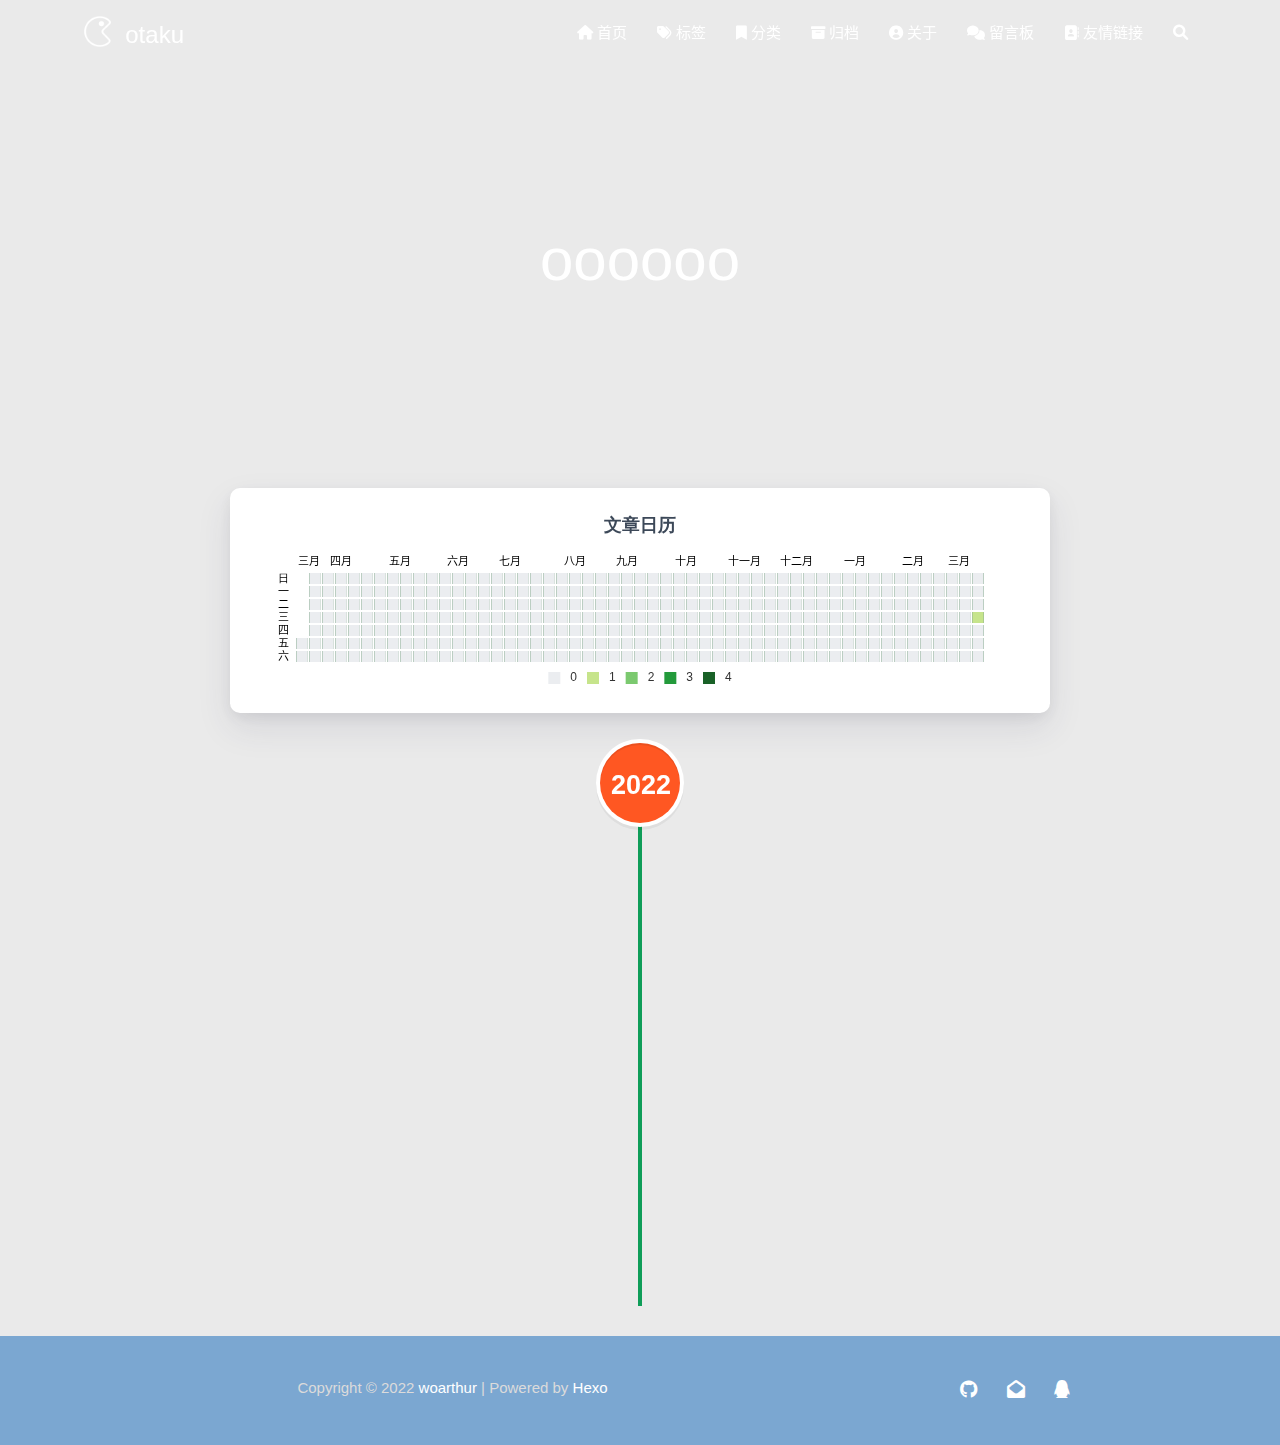
==== commit 0b1db5b0: "Site updated: 2022-03-26 16:06:31" ====
--- a/archives/index.html
+++ b/archives/index.html
@@ -405,7 +405,7 @@
         },
         calendar: [{
             left: 'center',
-            range: ["2021-03-25", "2022-03-25"],
+            range: ["2021-03-26", "2022-03-26"],
             cellSize: [13, 13],
             splitLine: {
                 show: false
@@ -432,7 +432,7 @@
             type: 'heatmap',
             coordinateSystem: 'calendar',
             calendarIndex: 0,
-            data: [["2021-03-25", 0], ["2021-03-26", 0], ["2021-03-27", 0], ["2021-03-28", 0], ["2021-03-29", 0], ["2021-03-30", 0], ["2021-03-31", 0], ["2021-04-01", 0], ["2021-04-02", 0], ["2021-04-03", 0], ["2021-04-04", 0], ["2021-04-05", 0], ["2021-04-06", 0], ["2021-04-07", 0], ["2021-04-08", 0], ["2021-04-09", 0], ["2021-04-10", 0], ["2021-04-11", 0], ["2021-04-12", 0], ["2021-04-13", 0], ["2021-04-14", 0], ["2021-04-15", 0], ["2021-04-16", 0], ["2021-04-17", 0], ["2021-04-18", 0], ["2021-04-19", 0], ["2021-04-20", 0], ["2021-04-21", 0], ["2021-04-22", 0], ["2021-04-23", 0], ["2021-04-24", 0], ["2021-04-25", 0], ["2021-04-26", 0], ["2021-04-27", 0], ["2021-04-28", 0], ["2021-04-29", 0], ["2021-04-30", 0], ["2021-05-01", 0], ["2021-05-02", 0], ["2021-05-03", 0], ["2021-05-04", 0], ["2021-05-05", 0], ["2021-05-06", 0], ["2021-05-07", 0], ["2021-05-08", 0], ["2021-05-09", 0], ["2021-05-10", 0], ["2021-05-11", 0], ["2021-05-12", 0], ["2021-05-13", 0], ["2021-05-14", 0], ["2021-05-15", 0], ["2021-05-16", 0], ["2021-05-17", 0], ["2021-05-18", 0], ["2021-05-19", 0], ["2021-05-20", 0], ["2021-05-21", 0], ["2021-05-22", 0], ["2021-05-23", 0], ["2021-05-24", 0], ["2021-05-25", 0], ["2021-05-26", 0], ["2021-05-27", 0], ["2021-05-28", 0], ["2021-05-29", 0], ["2021-05-30", 0], ["2021-05-31", 0], ["2021-06-01", 0], ["2021-06-02", 0], ["2021-06-03", 0], ["2021-06-04", 0], ["2021-06-05", 0], ["2021-06-06", 0], ["2021-06-07", 0], ["2021-06-08", 0], ["2021-06-09", 0], ["2021-06-10", 0], ["2021-06-11", 0], ["2021-06-12", 0], ["2021-06-13", 0], ["2021-06-14", 0], ["2021-06-15", 0], ["2021-06-16", 0], ["2021-06-17", 0], ["2021-06-18", 0], ["2021-06-19", 0], ["2021-06-20", 0], ["2021-06-21", 0], ["2021-06-22", 0], ["2021-06-23", 0], ["2021-06-24", 0], ["2021-06-25", 0], ["2021-06-26", 0], ["2021-06-27", 0], ["2021-06-28", 0], ["2021-06-29", 0], ["2021-06-30", 0], ["2021-07-01", 0], ["2021-07-02", 0], ["2021-07-03", 0], ["2021-07-04", 0], ["2021-07-05", 0], ["2021-07-06", 0], ["2021-07-07", 0], ["2021-07-08", 0], ["2021-07-09", 0], ["2021-07-10", 0], ["2021-07-11", 0], ["2021-07-12", 0], ["2021-07-13", 0], ["2021-07-14", 0], ["2021-07-15", 0], ["2021-07-16", 0], ["2021-07-17", 0], ["2021-07-18", 0], ["2021-07-19", 0], ["2021-07-20", 0], ["2021-07-21", 0], ["2021-07-22", 0], ["2021-07-23", 0], ["2021-07-24", 0], ["2021-07-25", 0], ["2021-07-26", 0], ["2021-07-27", 0], ["2021-07-28", 0], ["2021-07-29", 0], ["2021-07-30", 0], ["2021-07-31", 0], ["2021-08-01", 0], ["2021-08-02", 0], ["2021-08-03", 0], ["2021-08-04", 0], ["2021-08-05", 0], ["2021-08-06", 0], ["2021-08-07", 0], ["2021-08-08", 0], ["2021-08-09", 0], ["2021-08-10", 0], ["2021-08-11", 0], ["2021-08-12", 0], ["2021-08-13", 0], ["2021-08-14", 0], ["2021-08-15", 0], ["2021-08-16", 0], ["2021-08-17", 0], ["2021-08-18", 0], ["2021-08-19", 0], ["2021-08-20", 0], ["2021-08-21", 0], ["2021-08-22", 0], ["2021-08-23", 0], ["2021-08-24", 0], ["2021-08-25", 0], ["2021-08-26", 0], ["2021-08-27", 0], ["2021-08-28", 0], ["2021-08-29", 0], ["2021-08-30", 0], ["2021-08-31", 0], ["2021-09-01", 0], ["2021-09-02", 0], ["2021-09-03", 0], ["2021-09-04", 0], ["2021-09-05", 0], ["2021-09-06", 0], ["2021-09-07", 0], ["2021-09-08", 0], ["2021-09-09", 0], ["2021-09-10", 0], ["2021-09-11", 0], ["2021-09-12", 0], ["2021-09-13", 0], ["2021-09-14", 0], ["2021-09-15", 0], ["2021-09-16", 0], ["2021-09-17", 0], ["2021-09-18", 0], ["2021-09-19", 0], ["2021-09-20", 0], ["2021-09-21", 0], ["2021-09-22", 0], ["2021-09-23", 0], ["2021-09-24", 0], ["2021-09-25", 0], ["2021-09-26", 0], ["2021-09-27", 0], ["2021-09-28", 0], ["2021-09-29", 0], ["2021-09-30", 0], ["2021-10-01", 0], ["2021-10-02", 0], ["2021-10-03", 0], ["2021-10-04", 0], ["2021-10-05", 0], ["2021-10-06", 0], ["2021-10-07", 0], ["2021-10-08", 0], ["2021-10-09", 0], ["2021-10-10", 0], ["2021-10-11", 0], ["2021-10-12", 0], ["2021-10-13", 0], ["2021-10-14", 0], ["2021-10-15", 0], ["2021-10-16", 0], ["2021-10-17", 0], ["2021-10-18", 0], ["2021-10-19", 0], ["2021-10-20", 0], ["2021-10-21", 0], ["2021-10-22", 0], ["2021-10-23", 0], ["2021-10-24", 0], ["2021-10-25", 0], ["2021-10-26", 0], ["2021-10-27", 0], ["2021-10-28", 0], ["2021-10-29", 0], ["2021-10-30", 0], ["2021-10-31", 0], ["2021-11-01", 0], ["2021-11-02", 0], ["2021-11-03", 0], ["2021-11-04", 0], ["2021-11-05", 0], ["2021-11-06", 0], ["2021-11-07", 0], ["2021-11-08", 0], ["2021-11-09", 0], ["2021-11-10", 0], ["2021-11-11", 0], ["2021-11-12", 0], ["2021-11-13", 0], ["2021-11-14", 0], ["2021-11-15", 0], ["2021-11-16", 0], ["2021-11-17", 0], ["2021-11-18", 0], ["2021-11-19", 0], ["2021-11-20", 0], ["2021-11-21", 0], ["2021-11-22", 0], ["2021-11-23", 0], ["2021-11-24", 0], ["2021-11-25", 0], ["2021-11-26", 0], ["2021-11-27", 0], ["2021-11-28", 0], ["2021-11-29", 0], ["2021-11-30", 0], ["2021-12-01", 0], ["2021-12-02", 0], ["2021-12-03", 0], ["2021-12-04", 0], ["2021-12-05", 0], ["2021-12-06", 0], ["2021-12-07", 0], ["2021-12-08", 0], ["2021-12-09", 0], ["2021-12-10", 0], ["2021-12-11", 0], ["2021-12-12", 0], ["2021-12-13", 0], ["2021-12-14", 0], ["2021-12-15", 0], ["2021-12-16", 0], ["2021-12-17", 0], ["2021-12-18", 0], ["2021-12-19", 0], ["2021-12-20", 0], ["2021-12-21", 0], ["2021-12-22", 0], ["2021-12-23", 0], ["2021-12-24", 0], ["2021-12-25", 0], ["2021-12-26", 0], ["2021-12-27", 0], ["2021-12-28", 0], ["2021-12-29", 0], ["2021-12-30", 0], ["2021-12-31", 0], ["2022-01-01", 0], ["2022-01-02", 0], ["2022-01-03", 0], ["2022-01-04", 0], ["2022-01-05", 0], ["2022-01-06", 0], ["2022-01-07", 0], ["2022-01-08", 0], ["2022-01-09", 0], ["2022-01-10", 0], ["2022-01-11", 0], ["2022-01-12", 0], ["2022-01-13", 0], ["2022-01-14", 0], ["2022-01-15", 0], ["2022-01-16", 0], ["2022-01-17", 0], ["2022-01-18", 0], ["2022-01-19", 0], ["2022-01-20", 0], ["2022-01-21", 0], ["2022-01-22", 0], ["2022-01-23", 0], ["2022-01-24", 0], ["2022-01-25", 0], ["2022-01-26", 0], ["2022-01-27", 0], ["2022-01-28", 0], ["2022-01-29", 0], ["2022-01-30", 0], ["2022-01-31", 0], ["2022-02-01", 0], ["2022-02-02", 0], ["2022-02-03", 0], ["2022-02-04", 0], ["2022-02-05", 0], ["2022-02-06", 0], ["2022-02-07", 0], ["2022-02-08", 0], ["2022-02-09", 0], ["2022-02-10", 0], ["2022-02-11", 0], ["2022-02-12", 0], ["2022-02-13", 0], ["2022-02-14", 0], ["2022-02-15", 0], ["2022-02-16", 0], ["2022-02-17", 0], ["2022-02-18", 0], ["2022-02-19", 0], ["2022-02-20", 0], ["2022-02-21", 0], ["2022-02-22", 0], ["2022-02-23", 0], ["2022-02-24", 0], ["2022-02-25", 0], ["2022-02-26", 0], ["2022-02-27", 0], ["2022-02-28", 0], ["2022-03-01", 0], ["2022-03-02", 0], ["2022-03-03", 0], ["2022-03-04", 0], ["2022-03-05", 0], ["2022-03-06", 0], ["2022-03-07", 0], ["2022-03-08", 0], ["2022-03-09", 0], ["2022-03-10", 0], ["2022-03-11", 0], ["2022-03-12", 0], ["2022-03-13", 0], ["2022-03-14", 0], ["2022-03-15", 0], ["2022-03-16", 0], ["2022-03-17", 0], ["2022-03-18", 0], ["2022-03-19", 0], ["2022-03-20", 0], ["2022-03-21", 0], ["2022-03-22", 0], ["2022-03-23", 1], ["2022-03-24", 0], ["2022-03-25", 0]]
+            data: [["2021-03-26", 0], ["2021-03-27", 0], ["2021-03-28", 0], ["2021-03-29", 0], ["2021-03-30", 0], ["2021-03-31", 0], ["2021-04-01", 0], ["2021-04-02", 0], ["2021-04-03", 0], ["2021-04-04", 0], ["2021-04-05", 0], ["2021-04-06", 0], ["2021-04-07", 0], ["2021-04-08", 0], ["2021-04-09", 0], ["2021-04-10", 0], ["2021-04-11", 0], ["2021-04-12", 0], ["2021-04-13", 0], ["2021-04-14", 0], ["2021-04-15", 0], ["2021-04-16", 0], ["2021-04-17", 0], ["2021-04-18", 0], ["2021-04-19", 0], ["2021-04-20", 0], ["2021-04-21", 0], ["2021-04-22", 0], ["2021-04-23", 0], ["2021-04-24", 0], ["2021-04-25", 0], ["2021-04-26", 0], ["2021-04-27", 0], ["2021-04-28", 0], ["2021-04-29", 0], ["2021-04-30", 0], ["2021-05-01", 0], ["2021-05-02", 0], ["2021-05-03", 0], ["2021-05-04", 0], ["2021-05-05", 0], ["2021-05-06", 0], ["2021-05-07", 0], ["2021-05-08", 0], ["2021-05-09", 0], ["2021-05-10", 0], ["2021-05-11", 0], ["2021-05-12", 0], ["2021-05-13", 0], ["2021-05-14", 0], ["2021-05-15", 0], ["2021-05-16", 0], ["2021-05-17", 0], ["2021-05-18", 0], ["2021-05-19", 0], ["2021-05-20", 0], ["2021-05-21", 0], ["2021-05-22", 0], ["2021-05-23", 0], ["2021-05-24", 0], ["2021-05-25", 0], ["2021-05-26", 0], ["2021-05-27", 0], ["2021-05-28", 0], ["2021-05-29", 0], ["2021-05-30", 0], ["2021-05-31", 0], ["2021-06-01", 0], ["2021-06-02", 0], ["2021-06-03", 0], ["2021-06-04", 0], ["2021-06-05", 0], ["2021-06-06", 0], ["2021-06-07", 0], ["2021-06-08", 0], ["2021-06-09", 0], ["2021-06-10", 0], ["2021-06-11", 0], ["2021-06-12", 0], ["2021-06-13", 0], ["2021-06-14", 0], ["2021-06-15", 0], ["2021-06-16", 0], ["2021-06-17", 0], ["2021-06-18", 0], ["2021-06-19", 0], ["2021-06-20", 0], ["2021-06-21", 0], ["2021-06-22", 0], ["2021-06-23", 0], ["2021-06-24", 0], ["2021-06-25", 0], ["2021-06-26", 0], ["2021-06-27", 0], ["2021-06-28", 0], ["2021-06-29", 0], ["2021-06-30", 0], ["2021-07-01", 0], ["2021-07-02", 0], ["2021-07-03", 0], ["2021-07-04", 0], ["2021-07-05", 0], ["2021-07-06", 0], ["2021-07-07", 0], ["2021-07-08", 0], ["2021-07-09", 0], ["2021-07-10", 0], ["2021-07-11", 0], ["2021-07-12", 0], ["2021-07-13", 0], ["2021-07-14", 0], ["2021-07-15", 0], ["2021-07-16", 0], ["2021-07-17", 0], ["2021-07-18", 0], ["2021-07-19", 0], ["2021-07-20", 0], ["2021-07-21", 0], ["2021-07-22", 0], ["2021-07-23", 0], ["2021-07-24", 0], ["2021-07-25", 0], ["2021-07-26", 0], ["2021-07-27", 0], ["2021-07-28", 0], ["2021-07-29", 0], ["2021-07-30", 0], ["2021-07-31", 0], ["2021-08-01", 0], ["2021-08-02", 0], ["2021-08-03", 0], ["2021-08-04", 0], ["2021-08-05", 0], ["2021-08-06", 0], ["2021-08-07", 0], ["2021-08-08", 0], ["2021-08-09", 0], ["2021-08-10", 0], ["2021-08-11", 0], ["2021-08-12", 0], ["2021-08-13", 0], ["2021-08-14", 0], ["2021-08-15", 0], ["2021-08-16", 0], ["2021-08-17", 0], ["2021-08-18", 0], ["2021-08-19", 0], ["2021-08-20", 0], ["2021-08-21", 0], ["2021-08-22", 0], ["2021-08-23", 0], ["2021-08-24", 0], ["2021-08-25", 0], ["2021-08-26", 0], ["2021-08-27", 0], ["2021-08-28", 0], ["2021-08-29", 0], ["2021-08-30", 0], ["2021-08-31", 0], ["2021-09-01", 0], ["2021-09-02", 0], ["2021-09-03", 0], ["2021-09-04", 0], ["2021-09-05", 0], ["2021-09-06", 0], ["2021-09-07", 0], ["2021-09-08", 0], ["2021-09-09", 0], ["2021-09-10", 0], ["2021-09-11", 0], ["2021-09-12", 0], ["2021-09-13", 0], ["2021-09-14", 0], ["2021-09-15", 0], ["2021-09-16", 0], ["2021-09-17", 0], ["2021-09-18", 0], ["2021-09-19", 0], ["2021-09-20", 0], ["2021-09-21", 0], ["2021-09-22", 0], ["2021-09-23", 0], ["2021-09-24", 0], ["2021-09-25", 0], ["2021-09-26", 0], ["2021-09-27", 0], ["2021-09-28", 0], ["2021-09-29", 0], ["2021-09-30", 0], ["2021-10-01", 0], ["2021-10-02", 0], ["2021-10-03", 0], ["2021-10-04", 0], ["2021-10-05", 0], ["2021-10-06", 0], ["2021-10-07", 0], ["2021-10-08", 0], ["2021-10-09", 0], ["2021-10-10", 0], ["2021-10-11", 0], ["2021-10-12", 0], ["2021-10-13", 0], ["2021-10-14", 0], ["2021-10-15", 0], ["2021-10-16", 0], ["2021-10-17", 0], ["2021-10-18", 0], ["2021-10-19", 0], ["2021-10-20", 0], ["2021-10-21", 0], ["2021-10-22", 0], ["2021-10-23", 0], ["2021-10-24", 0], ["2021-10-25", 0], ["2021-10-26", 0], ["2021-10-27", 0], ["2021-10-28", 0], ["2021-10-29", 0], ["2021-10-30", 0], ["2021-10-31", 0], ["2021-11-01", 0], ["2021-11-02", 0], ["2021-11-03", 0], ["2021-11-04", 0], ["2021-11-05", 0], ["2021-11-06", 0], ["2021-11-07", 0], ["2021-11-08", 0], ["2021-11-09", 0], ["2021-11-10", 0], ["2021-11-11", 0], ["2021-11-12", 0], ["2021-11-13", 0], ["2021-11-14", 0], ["2021-11-15", 0], ["2021-11-16", 0], ["2021-11-17", 0], ["2021-11-18", 0], ["2021-11-19", 0], ["2021-11-20", 0], ["2021-11-21", 0], ["2021-11-22", 0], ["2021-11-23", 0], ["2021-11-24", 0], ["2021-11-25", 0], ["2021-11-26", 0], ["2021-11-27", 0], ["2021-11-28", 0], ["2021-11-29", 0], ["2021-11-30", 0], ["2021-12-01", 0], ["2021-12-02", 0], ["2021-12-03", 0], ["2021-12-04", 0], ["2021-12-05", 0], ["2021-12-06", 0], ["2021-12-07", 0], ["2021-12-08", 0], ["2021-12-09", 0], ["2021-12-10", 0], ["2021-12-11", 0], ["2021-12-12", 0], ["2021-12-13", 0], ["2021-12-14", 0], ["2021-12-15", 0], ["2021-12-16", 0], ["2021-12-17", 0], ["2021-12-18", 0], ["2021-12-19", 0], ["2021-12-20", 0], ["2021-12-21", 0], ["2021-12-22", 0], ["2021-12-23", 0], ["2021-12-24", 0], ["2021-12-25", 0], ["2021-12-26", 0], ["2021-12-27", 0], ["2021-12-28", 0], ["2021-12-29", 0], ["2021-12-30", 0], ["2021-12-31", 0], ["2022-01-01", 0], ["2022-01-02", 0], ["2022-01-03", 0], ["2022-01-04", 0], ["2022-01-05", 0], ["2022-01-06", 0], ["2022-01-07", 0], ["2022-01-08", 0], ["2022-01-09", 0], ["2022-01-10", 0], ["2022-01-11", 0], ["2022-01-12", 0], ["2022-01-13", 0], ["2022-01-14", 0], ["2022-01-15", 0], ["2022-01-16", 0], ["2022-01-17", 0], ["2022-01-18", 0], ["2022-01-19", 0], ["2022-01-20", 0], ["2022-01-21", 0], ["2022-01-22", 0], ["2022-01-23", 0], ["2022-01-24", 0], ["2022-01-25", 0], ["2022-01-26", 0], ["2022-01-27", 0], ["2022-01-28", 0], ["2022-01-29", 0], ["2022-01-30", 0], ["2022-01-31", 0], ["2022-02-01", 0], ["2022-02-02", 0], ["2022-02-03", 0], ["2022-02-04", 0], ["2022-02-05", 0], ["2022-02-06", 0], ["2022-02-07", 0], ["2022-02-08", 0], ["2022-02-09", 0], ["2022-02-10", 0], ["2022-02-11", 0], ["2022-02-12", 0], ["2022-02-13", 0], ["2022-02-14", 0], ["2022-02-15", 0], ["2022-02-16", 0], ["2022-02-17", 0], ["2022-02-18", 0], ["2022-02-19", 0], ["2022-02-20", 0], ["2022-02-21", 0], ["2022-02-22", 0], ["2022-02-23", 0], ["2022-02-24", 0], ["2022-02-25", 0], ["2022-02-26", 0], ["2022-02-27", 0], ["2022-02-28", 0], ["2022-03-01", 0], ["2022-03-02", 0], ["2022-03-03", 0], ["2022-03-04", 0], ["2022-03-05", 0], ["2022-03-06", 0], ["2022-03-07", 0], ["2022-03-08", 0], ["2022-03-09", 0], ["2022-03-10", 0], ["2022-03-11", 0], ["2022-03-12", 0], ["2022-03-13", 0], ["2022-03-14", 0], ["2022-03-15", 0], ["2022-03-16", 0], ["2022-03-17", 0], ["2022-03-18", 0], ["2022-03-19", 0], ["2022-03-20", 0], ["2022-03-21", 0], ["2022-03-22", 0], ["2022-03-23", 1], ["2022-03-24", 0], ["2022-03-25", 0], ["2022-03-26", 0]]
         }]
 
     };
